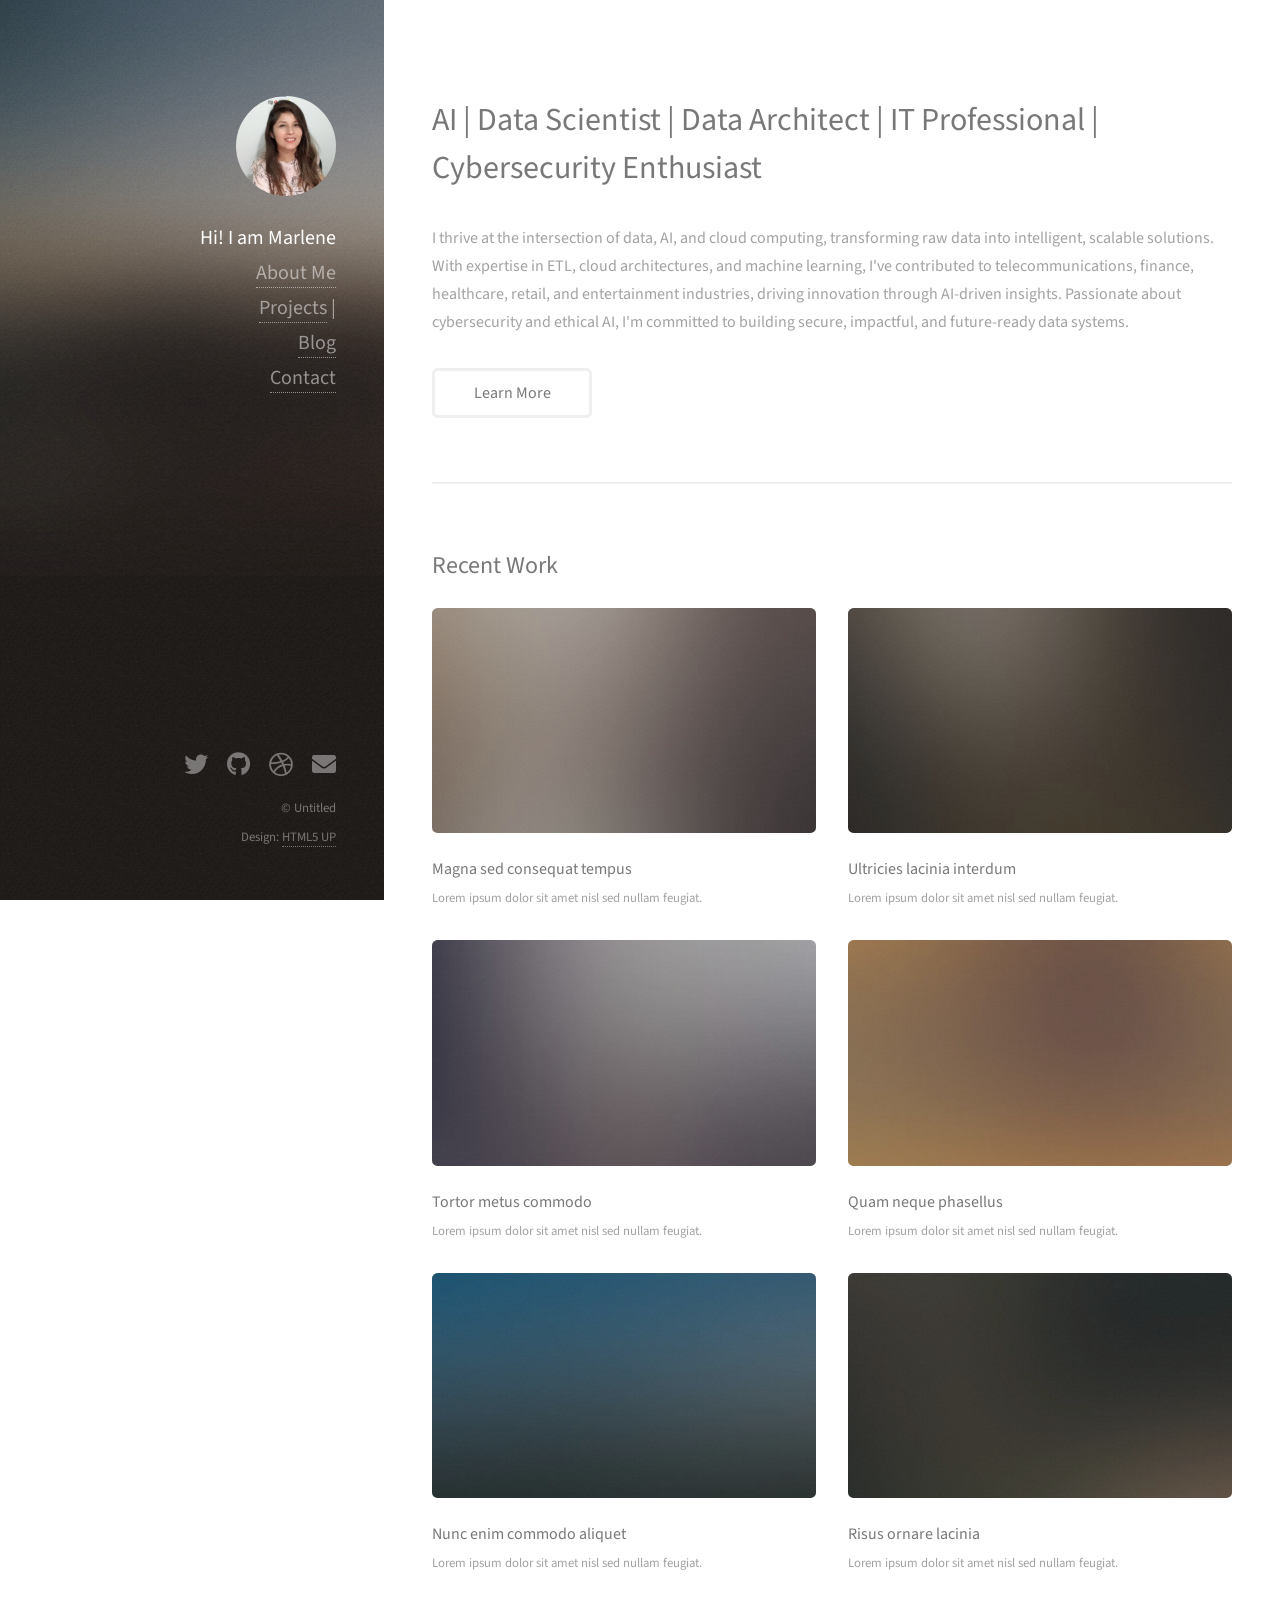
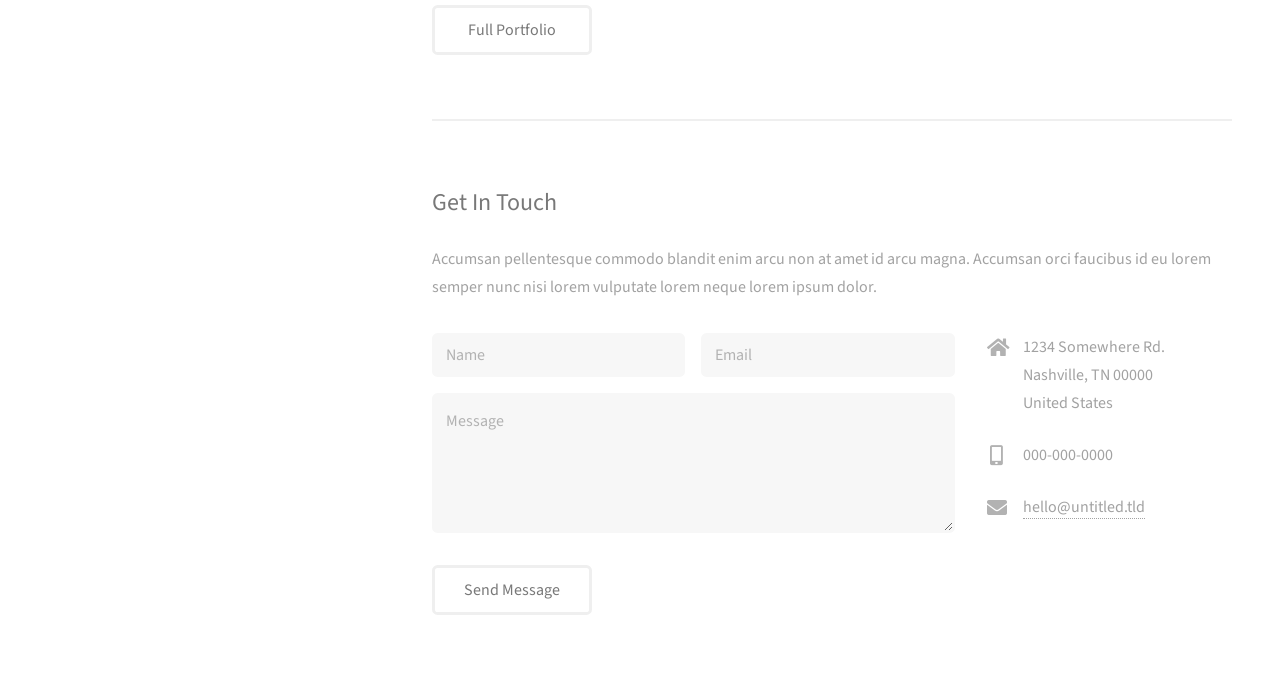
==== index.html @ 2adf36f6 "Update index.html" ====
<!DOCTYPE HTML>
<!--
	Strata by HTML5 UP
	html5up.net | @ajlkn
	Free for personal and commercial use under the CCA 3.0 license (html5up.net/license)
-->
<html>
	<head>
		<title>Marlene's Portfolio</title>
		<meta charset="utf-8" />
		<meta name="viewport" content="width=device-width, initial-scale=1, user-scalable=no" />
		<link rel="stylesheet" href="assets/css/main.css" />
	</head>
	<body class="is-preload">

		<!-- Header -->
			<header id="header">
				<div class="inner">
					<a href="#" class="image avatar"><img src="./images/marlen.jpg" alt="" /></a>
					<h1><strong>Hi! I am Marlene</strong> <br />
					<div><a href="#about">About Me</a> <br /></div>
					<div><a href="#projects">Projects</a> | <br /></div>
					<div><a href="#blog">Blog</a><br /></div>
					<div><a href="#contact">Contact</a> <br /></div>
					</h1>
				</div>
			</header>

		<!-- Main -->
			<div id="main">

				<!-- One -->
					<section id="one">
						<header class="major">
							<h2>AI | Data Scientist | Data Architect | IT Professional | Cybersecurity Enthusiast<br />
							</h2>
						</header>
						<p>I thrive at the intersection of data, AI, and cloud computing, transforming raw data into intelligent, scalable solutions. With expertise in ETL, cloud architectures, and machine learning, I've contributed to telecommunications, finance, healthcare, retail, and entertainment industries, driving innovation through AI-driven insights. Passionate about cybersecurity and ethical AI, I'm committed to building secure, impactful, and future-ready data systems.</p>
						<ul class="actions">
							<li><a href="#" class="button">Learn More</a></li>
						</ul>
					</section>

				<!-- Two -->
					<section id="two">
						<h2>Recent Work</h2>
						<div class="row">
							<article class="col-6 col-12-xsmall work-item">
								<a href="images/fulls/01.jpg" class="image fit thumb"><img src="images/thumbs/01.jpg" alt="" /></a>
								<h3>Magna sed consequat tempus</h3>
								<p>Lorem ipsum dolor sit amet nisl sed nullam feugiat.</p>
							</article>
							<article class="col-6 col-12-xsmall work-item">
								<a href="images/fulls/02.jpg" class="image fit thumb"><img src="images/thumbs/02.jpg" alt="" /></a>
								<h3>Ultricies lacinia interdum</h3>
								<p>Lorem ipsum dolor sit amet nisl sed nullam feugiat.</p>
							</article>
							<article class="col-6 col-12-xsmall work-item">
								<a href="images/fulls/03.jpg" class="image fit thumb"><img src="images/thumbs/03.jpg" alt="" /></a>
								<h3>Tortor metus commodo</h3>
								<p>Lorem ipsum dolor sit amet nisl sed nullam feugiat.</p>
							</article>
							<article class="col-6 col-12-xsmall work-item">
								<a href="images/fulls/04.jpg" class="image fit thumb"><img src="images/thumbs/04.jpg" alt="" /></a>
								<h3>Quam neque phasellus</h3>
								<p>Lorem ipsum dolor sit amet nisl sed nullam feugiat.</p>
							</article>
							<article class="col-6 col-12-xsmall work-item">
								<a href="images/fulls/05.jpg" class="image fit thumb"><img src="images/thumbs/05.jpg" alt="" /></a>
								<h3>Nunc enim commodo aliquet</h3>
								<p>Lorem ipsum dolor sit amet nisl sed nullam feugiat.</p>
							</article>
							<article class="col-6 col-12-xsmall work-item">
								<a href="images/fulls/06.jpg" class="image fit thumb"><img src="images/thumbs/06.jpg" alt="" /></a>
								<h3>Risus ornare lacinia</h3>
								<p>Lorem ipsum dolor sit amet nisl sed nullam feugiat.</p>
							</article>
						</div>
						<ul class="actions">
							<li><a href="#" class="button">Full Portfolio</a></li>
						</ul>
					</section>

				<!-- Three -->
					<section id="three">
						<h2>Get In Touch</h2>
						<p>Accumsan pellentesque commodo blandit enim arcu non at amet id arcu magna. Accumsan orci faucibus id eu lorem semper nunc nisi lorem vulputate lorem neque lorem ipsum dolor.</p>
						<div class="row">
							<div class="col-8 col-12-small">
								<form method="post" action="#">
									<div class="row gtr-uniform gtr-50">
										<div class="col-6 col-12-xsmall"><input type="text" name="name" id="name" placeholder="Name" /></div>
										<div class="col-6 col-12-xsmall"><input type="email" name="email" id="email" placeholder="Email" /></div>
										<div class="col-12"><textarea name="message" id="message" placeholder="Message" rows="4"></textarea></div>
									</div>
								</form>
								<ul class="actions">
									<li><input type="submit" value="Send Message" /></li>
								</ul>
							</div>
							<div class="col-4 col-12-small">
								<ul class="labeled-icons">
									<li>
										<h3 class="icon solid fa-home"><span class="label">Address</span></h3>
										1234 Somewhere Rd.<br />
										Nashville, TN 00000<br />
										United States
									</li>
									<li>
										<h3 class="icon solid fa-mobile-alt"><span class="label">Phone</span></h3>
										000-000-0000
									</li>
									<li>
										<h3 class="icon solid fa-envelope"><span class="label">Email</span></h3>
										<a href="#">hello@untitled.tld</a>
									</li>
								</ul>
							</div>
						</div>
					</section>

				<!-- Four -->
				<!--
					<section id="four">
						<h2>Elements</h2>

						<section>
							<h4>Text</h4>
							<p>This is <b>bold</b> and this is <strong>strong</strong>. This is <i>italic</i> and this is <em>emphasized</em>.
							This is <sup>superscript</sup> text and this is <sub>subscript</sub> text.
							This is <u>underlined</u> and this is code: <code>for (;;) { ... }</code>. Finally, <a href="#">this is a link</a>.</p>
							<hr />
							<header>
								<h4>Heading with a Subtitle</h4>
								<p>Lorem ipsum dolor sit amet nullam id egestas urna aliquam</p>
							</header>
							<p>Nunc lacinia ante nunc ac lobortis. Interdum adipiscing gravida odio porttitor sem non mi integer non faucibus ornare mi ut ante amet placerat aliquet. Volutpat eu sed ante lacinia sapien lorem accumsan varius montes viverra nibh in adipiscing blandit tempus accumsan.</p>
							<header>
								<h5>Heading with a Subtitle</h5>
								<p>Lorem ipsum dolor sit amet nullam id egestas urna aliquam</p>
							</header>
							<p>Nunc lacinia ante nunc ac lobortis. Interdum adipiscing gravida odio porttitor sem non mi integer non faucibus ornare mi ut ante amet placerat aliquet. Volutpat eu sed ante lacinia sapien lorem accumsan varius montes viverra nibh in adipiscing blandit tempus accumsan.</p>
							<hr />
							<h2>Heading Level 2</h2>
							<h3>Heading Level 3</h3>
							<h4>Heading Level 4</h4>
							<h5>Heading Level 5</h5>
							<h6>Heading Level 6</h6>
							<hr />
							<h5>Blockquote</h5>
							<blockquote>Fringilla nisl. Donec accumsan interdum nisi, quis tincidunt felis sagittis eget tempus euismod. Vestibulum ante ipsum primis in faucibus vestibulum. Blandit adipiscing eu felis iaculis volutpat ac adipiscing accumsan faucibus. Vestibulum ante ipsum primis in faucibus lorem ipsum dolor sit amet nullam adipiscing eu felis.</blockquote>
							<h5>Preformatted</h5>
							<pre><code>i = 0;

while (!deck.isInOrder()) {
print 'Iteration ' + i;
deck.shuffle();
i++;
}

print 'It took ' + i + ' iterations to sort the deck.';</code></pre>
						</section>

						<section>
							<h4>Lists</h4>
							<div class="row">
								<div class="col-6 col-12-xsmall">
									<h5>Unordered</h5>
									<ul>
										<li>Dolor pulvinar etiam magna etiam.</li>
										<li>Sagittis adipiscing lorem eleifend.</li>
										<li>Felis enim feugiat dolore viverra.</li>
									</ul>
									<h5>Alternate</h5>
									<ul class="alt">
										<li>Dolor pulvinar etiam magna etiam.</li>
										<li>Sagittis adipiscing lorem eleifend.</li>
										<li>Felis enim feugiat dolore viverra.</li>
									</ul>
								</div>
								<div class="col-6 col-12-xsmall">
									<h5>Ordered</h5>
									<ol>
										<li>Dolor pulvinar etiam magna etiam.</li>
										<li>Etiam vel felis at lorem sed viverra.</li>
										<li>Felis enim feugiat dolore viverra.</li>
										<li>Dolor pulvinar etiam magna etiam.</li>
										<li>Etiam vel felis at lorem sed viverra.</li>
										<li>Felis enim feugiat dolore viverra.</li>
									</ol>
									<h5>Icons</h5>
									<ul class="icons">
										<li><a href="#" class="icon brands fa-twitter"><span class="label">Twitter</span></a></li>
										<li><a href="#" class="icon brands fa-facebook-f"><span class="label">Facebook</span></a></li>
										<li><a href="#" class="icon brands fa-instagram"><span class="label">Instagram</span></a></li>
										<li><a href="#" class="icon brands fa-github"><span class="label">Github</span></a></li>
										<li><a href="#" class="icon brands fa-dribbble"><span class="label">Dribbble</span></a></li>
										<li><a href="#" class="icon brands fa-tumblr"><span class="label">Tumblr</span></a></li>
									</ul>
								</div>
							</div>
							<h5>Actions</h5>
							<ul class="actions">
								<li><a href="#" class="button primary">Default</a></li>
								<li><a href="#" class="button">Default</a></li>
							</ul>
							<ul class="actions small">
								<li><a href="#" class="button primary small">Small</a></li>
								<li><a href="#" class="button small">Small</a></li>
							</ul>
							<div class="row">
								<div class="col-6 col-12-small">
									<ul class="actions stacked">
										<li><a href="#" class="button primary">Default</a></li>
										<li><a href="#" class="button">Default</a></li>
									</ul>
								</div>
								<div class="col-6 col-12-small">
									<ul class="actions stacked">
										<li><a href="#" class="button primary small">Small</a></li>
										<li><a href="#" class="button small">Small</a></li>
									</ul>
								</div>
								<div class="col-6 col-12-small">
									<ul class="actions stacked">
										<li><a href="#" class="button primary fit">Default</a></li>
										<li><a href="#" class="button fit">Default</a></li>
									</ul>
								</div>
								<div class="col-6 col-12-small">
									<ul class="actions stacked">
										<li><a href="#" class="button primary small fit">Small</a></li>
										<li><a href="#" class="button small fit">Small</a></li>
									</ul>
								</div>
							</div>
						</section>

						<section>
							<h4>Table</h4>
							<h5>Default</h5>
							<div class="table-wrapper">
								<table>
									<thead>
										<tr>
											<th>Name</th>
											<th>Description</th>
											<th>Price</th>
										</tr>
									</thead>
									<tbody>
										<tr>
											<td>Item One</td>
											<td>Ante turpis integer aliquet porttitor.</td>
											<td>29.99</td>
										</tr>
										<tr>
											<td>Item Two</td>
											<td>Vis ac commodo adipiscing arcu aliquet.</td>
											<td>19.99</td>
										</tr>
										<tr>
											<td>Item Three</td>
											<td> Morbi faucibus arcu accumsan lorem.</td>
											<td>29.99</td>
										</tr>
										<tr>
											<td>Item Four</td>
											<td>Vitae integer tempus condimentum.</td>
											<td>19.99</td>
										</tr>
										<tr>
											<td>Item Five</td>
											<td>Ante turpis integer aliquet porttitor.</td>
											<td>29.99</td>
										</tr>
									</tbody>
									<tfoot>
										<tr>
											<td colspan="2"></td>
											<td>100.00</td>
										</tr>
									</tfoot>
								</table>
							</div>

							<h5>Alternate</h5>
							<div class="table-wrapper">
								<table class="alt">
									<thead>
										<tr>
											<th>Name</th>
											<th>Description</th>
											<th>Price</th>
										</tr>
									</thead>
									<tbody>
										<tr>
											<td>Item One</td>
											<td>Ante turpis integer aliquet porttitor.</td>
											<td>29.99</td>
										</tr>
										<tr>
											<td>Item Two</td>
											<td>Vis ac commodo adipiscing arcu aliquet.</td>
											<td>19.99</td>
										</tr>
										<tr>
											<td>Item Three</td>
											<td> Morbi faucibus arcu accumsan lorem.</td>
											<td>29.99</td>
										</tr>
										<tr>
											<td>Item Four</td>
											<td>Vitae integer tempus condimentum.</td>
											<td>19.99</td>
										</tr>
										<tr>
											<td>Item Five</td>
											<td>Ante turpis integer aliquet porttitor.</td>
											<td>29.99</td>
										</tr>
									</tbody>
									<tfoot>
										<tr>
											<td colspan="2"></td>
											<td>100.00</td>
										</tr>
									</tfoot>
								</table>
							</div>
						</section>

						<section>
							<h4>Buttons</h4>
							<ul class="actions">
								<li><a href="#" class="button primary">Primary</a></li>
								<li><a href="#" class="button">Default</a></li>
							</ul>
							<ul class="actions">
								<li><a href="#" class="button large">Large</a></li>
								<li><a href="#" class="button">Default</a></li>
								<li><a href="#" class="button small">Small</a></li>
							</ul>
							<ul class="actions fit">
								<li><a href="#" class="button primary fit">Fit</a></li>
								<li><a href="#" class="button fit">Fit</a></li>
							</ul>
							<ul class="actions fit small">
								<li><a href="#" class="button primary fit small">Fit + Small</a></li>
								<li><a href="#" class="button fit small">Fit + Small</a></li>
							</ul>
							<ul class="actions">
								<li><a href="#" class="button primary icon solid fa-download">Icon</a></li>
								<li><a href="#" class="button icon solid fa-download">Icon</a></li>
							</ul>
							<ul class="actions">
								<li><span class="button primary disabled">Primary</span></li>
								<li><span class="button disabled">Default</span></li>
							</ul>
						</section>

						<section>
							<h4>Form</h4>
							<form method="post" action="#">
								<div class="row gtr-uniform gtr-50">
									<div class="col-6 col-12-xsmall">
										<input type="text" name="demo-name" id="demo-name" value="" placeholder="Name" />
									</div>
									<div class="col-6 col-12-xsmall">
										<input type="email" name="demo-email" id="demo-email" value="" placeholder="Email" />
									</div>
									<div class="col-12">
										<select name="demo-category" id="demo-category">
											<option value="">- Category -</option>
											<option value="1">Manufacturing</option>
											<option value="1">Shipping</option>
											<option value="1">Administration</option>
											<option value="1">Human Resources</option>
										</select>
									</div>
									<div class="col-4 col-12-small">
										<input type="radio" id="demo-priority-low" name="demo-priority" checked>
										<label for="demo-priority-low">Low Priority</label>
									</div>
									<div class="col-4 col-12-small">
										<input type="radio" id="demo-priority-normal" name="demo-priority">
										<label for="demo-priority-normal">Normal Priority</label>
									</div>
									<div class="col-4 col-12-small">
										<input type="radio" id="demo-priority-high" name="demo-priority">
										<label for="demo-priority-high">High Priority</label>
									</div>
									<div class="col-6 col-12-small">
										<input type="checkbox" id="demo-copy" name="demo-copy">
										<label for="demo-copy">Email me a copy of this message</label>
									</div>
									<div class="col-6 col-12-small">
										<input type="checkbox" id="demo-human" name="demo-human" checked>
										<label for="demo-human">I am a human and not a robot</label>
									</div>
									<div class="col-12">
										<textarea name="demo-message" id="demo-message" placeholder="Enter your message" rows="6"></textarea>
									</div>
									<div class="col-12">
										<ul class="actions">
											<li><input type="submit" value="Send Message" class="primary" /></li>
											<li><input type="reset" value="Reset" /></li>
										</ul>
									</div>
								</div>
							</form>
						</section>

						<section>
							<h4>Image</h4>
							<h5>Fit</h5>
							<div class="box alt">
								<div class="row gtr-50 gtr-uniform">
									<div class="col-12"><span class="image fit"><img src="images/fulls/05.jpg" alt="" /></span></div>
									<div class="col-4"><span class="image fit"><img src="images/thumbs/01.jpg" alt="" /></span></div>
									<div class="col-4"><span class="image fit"><img src="images/thumbs/02.jpg" alt="" /></span></div>
									<div class="col-4"><span class="image fit"><img src="images/thumbs/03.jpg" alt="" /></span></div>
									<div class="col-4"><span class="image fit"><img src="images/thumbs/04.jpg" alt="" /></span></div>
									<div class="col-4"><span class="image fit"><img src="images/thumbs/05.jpg" alt="" /></span></div>
									<div class="col-4"><span class="image fit"><img src="images/thumbs/06.jpg" alt="" /></span></div>
									<div class="col-4"><span class="image fit"><img src="images/thumbs/03.jpg" alt="" /></span></div>
									<div class="col-4"><span class="image fit"><img src="images/thumbs/02.jpg" alt="" /></span></div>
									<div class="col-4"><span class="image fit"><img src="images/thumbs/01.jpg" alt="" /></span></div>
								</div>
							</div>
							<h5>Left &amp; Right</h5>
							<p><span class="image left"><img src="images/avatar.jpg" alt="" /></span>Fringilla nisl. Donec accumsan interdum nisi, quis tincidunt felis sagittis eget. tempus euismod. Vestibulum ante ipsum primis in faucibus vestibulum. Blandit adipiscing eu felis iaculis volutpat ac adipiscing accumsan eu faucibus. Integer ac pellentesque praesent tincidunt felis sagittis eget. tempus euismod. Vestibulum ante ipsum primis in faucibus vestibulum. Blandit adipiscing eu felis iaculis volutpat ac adipiscing accumsan eu faucibus. Integer ac pellentesque praesent. Donec accumsan interdum nisi, quis tincidunt felis sagittis eget. tempus euismod. Vestibulum ante ipsum primis in faucibus vestibulum. Blandit adipiscing eu felis iaculis volutpat ac adipiscing accumsan eu faucibus. Integer ac pellentesque praesent tincidunt felis sagittis eget. tempus euismod. Vestibulum ante ipsum primis in faucibus vestibulum. Blandit adipiscing eu felis iaculis volutpat ac adipiscing accumsan eu faucibus. Integer ac pellentesque praesent.</p>
							<p><span class="image right"><img src="images/avatar.jpg" alt="" /></span>Fringilla nisl. Donec accumsan interdum nisi, quis tincidunt felis sagittis eget. tempus euismod. Vestibulum ante ipsum primis in faucibus vestibulum. Blandit adipiscing eu felis iaculis volutpat ac adipiscing accumsan eu faucibus. Integer ac pellentesque praesent tincidunt felis sagittis eget. tempus euismod. Vestibulum ante ipsum primis in faucibus vestibulum. Blandit adipiscing eu felis iaculis volutpat ac adipiscing accumsan eu faucibus. Integer ac pellentesque praesent. Donec accumsan interdum nisi, quis tincidunt felis sagittis eget. tempus euismod. Vestibulum ante ipsum primis in faucibus vestibulum. Blandit adipiscing eu felis iaculis volutpat ac adipiscing accumsan eu faucibus. Integer ac pellentesque praesent tincidunt felis sagittis eget. tempus euismod. Vestibulum ante ipsum primis in faucibus vestibulum. Blandit adipiscing eu felis iaculis volutpat ac adipiscing accumsan eu faucibus. Integer ac pellentesque praesent.</p>
						</section>

					</section>
				-->

			</div>

		<!-- Footer -->
			<footer id="footer">
				<div class="inner">
					<ul class="icons">
						<li><a href="#" class="icon brands fa-twitter"><span class="label">Twitter</span></a></li>
						<li><a href="#" class="icon brands fa-github"><span class="label">Github</span></a></li>
						<li><a href="#" class="icon brands fa-dribbble"><span class="label">Dribbble</span></a></li>
						<li><a href="#" class="icon solid fa-envelope"><span class="label">Email</span></a></li>
					</ul>
					<ul class="copyright">
						<li>&copy; Untitled</li><li>Design: <a href="http://html5up.net">HTML5 UP</a></li>
					</ul>
				</div>
			</footer>

		<!-- Scripts -->
			<script src="assets/js/jquery.min.js"></script>
			<script src="assets/js/jquery.poptrox.min.js"></script>
			<script src="assets/js/browser.min.js"></script>
			<script src="assets/js/breakpoints.min.js"></script>
			<script src="assets/js/util.js"></script>
			<script src="assets/js/main.js"></script>

	</body>
</html>
---- assets/css/main.css ----
@import url("fontawesome-all.min.css");
@import url("https://fonts.googleapis.com/css?family=Source+Sans+Pro:400,400italic");

/*
	Strata by HTML5 UP
	html5up.net | @ajlkn
	Free for personal and commercial use under the CCA 3.0 license (html5up.net/license)
*/

html, body, div, span, applet, object,
iframe, h1, h2, h3, h4, h5, h6, p, blockquote,
pre, a, abbr, acronym, address, big, cite,
code, del, dfn, em, img, ins, kbd, q, s, samp,
small, strike, strong, sub, sup, tt, var, b,
u, i, center, dl, dt, dd, ol, ul, li, fieldset,
form, label, legend, table, caption, tbody,
tfoot, thead, tr, th, td, article, aside,
canvas, details, embed, figure, figcaption,
footer, header, hgroup, menu, nav, output, ruby,
section, summary, time, mark, audio, video {
	margin: 0;
	padding: 0;
	border: 0;
	font-size: 100%;
	font: inherit;
	vertical-align: baseline;}

article, aside, details, figcaption, figure,
footer, header, hgroup, menu, nav, section {
	display: block;}

body {
	line-height: 1;
}

ol, ul {
	list-style: none;
}

blockquote, q {
	quotes: none;
}

	blockquote:before, blockquote:after, q:before, q:after {
		content: '';
		content: none;
	}

table {
	border-collapse: collapse;
	border-spacing: 0;
}

body {
	-webkit-text-size-adjust: none;
}

mark {
	background-color: transparent;
	color: inherit;
}

input::-moz-focus-inner {
	border: 0;
	padding: 0;
}

input, select, textarea {
	-moz-appearance: none;
	-webkit-appearance: none;
	-ms-appearance: none;
	appearance: none;
}

/* Basic */

	html {
		box-sizing: border-box;
	}

	*, *:before, *:after {
		box-sizing: inherit;
	}

	body {
		background: #fff;
	}

		body.is-preload *, body.is-preload *:before, body.is-preload *:after {
			-moz-animation: none !important;
			-webkit-animation: none !important;
			-ms-animation: none !important;
			animation: none !important;
			-moz-transition: none !important;
			-webkit-transition: none !important;
			-ms-transition: none !important;
			transition: none !important;
		}

	body, input, select, textarea {
		color: #a2a2a2;
		font-family: "Source Sans Pro", Helvetica, sans-serif;
		font-size: 16pt;
		font-weight: 400;
		line-height: 1.75em;
	}

	a {
		-moz-transition: color 0.2s ease-in-out, border-color 0.2s ease-in-out;
		-webkit-transition: color 0.2s ease-in-out, border-color 0.2s ease-in-out;
		-ms-transition: color 0.2s ease-in-out, border-color 0.2s ease-in-out;
		transition: color 0.2s ease-in-out, border-color 0.2s ease-in-out;
		border-bottom: dotted 1px;
		color: #49bf9d;
		text-decoration: none;
	}

		a:hover {
			border-bottom-color: transparent;
			color: #49bf9d !important;
			text-decoration: none;
		}

	strong, b {
		color: #787878;
		font-weight: 400;
	}

	em, i {
		font-style: italic;
	}

	p {
		margin: 0 0 2em 0;
	}

	h1, h2, h3, h4, h5, h6 {
		color: #787878;
		font-weight: 400;
		line-height: 1em;
		margin: 0 0 1em 0;
	}

		h1 a, h2 a, h3 a, h4 a, h5 a, h6 a {
			color: inherit;
			text-decoration: none;
		}

	h1 {
		font-size: 2em;
		line-height: 1.5em;
	}

	h2 {
		font-size: 1.5em;
		line-height: 1.5em;
	}

	h3 {
		font-size: 1.25em;
		line-height: 1.5em;
	}

	h4 {
		font-size: 1.1em;
		line-height: 1.5em;
	}

	h5 {
		font-size: 0.9em;
		line-height: 1.5em;
	}

	h6 {
		font-size: 0.7em;
		line-height: 1.5em;
	}

	sub {
		font-size: 0.8em;
		position: relative;
		top: 0.5em;
	}

	sup {
		font-size: 0.8em;
		position: relative;
		top: -0.5em;
	}

	hr {
		border: 0;
		border-bottom: solid 2px #efefef;
		margin: 2em 0;
	}

		hr.major {
			margin: 3em 0;
		}

	blockquote {
		border-left: solid 6px #efefef;
		font-style: italic;
		margin: 0 0 2em 0;
		padding: 0.5em 0 0.5em 1.5em;
	}

	code {
		background: #f7f7f7;
		border-radius: 0.35em;
		border: solid 2px #efefef;
		font-family: "Courier New", monospace;
		font-size: 0.9em;
		margin: 0 0.25em;
		padding: 0.25em 0.65em;
	}

	pre {
		-webkit-overflow-scrolling: touch;
		font-family: "Courier New", monospace;
		font-size: 0.9em;
		margin: 0 0 2em 0;
	}

		pre code {
			display: block;
			line-height: 1.75em;
			padding: 1em 1.5em;
			overflow-x: auto;
		}

	.align-left {
		text-align: left;
	}

	.align-center {
		text-align: center;
	}

	.align-right {
		text-align: right;
	}

/* Container */

	.container {
		margin: 0 auto;
		max-width: calc(100% - 4em);
		width: 100%;
	}

		.container.xsmall {
			width: 25%;
		}

		.container.small {
			width: 50%;
		}

		.container.medium {
			width: 75%;
		}

		.container.large {
			width: 125%;
		}

		.container.xlarge {
			width: 150%;
		}

		.container.max {
			width: 100%;
		}

		@media screen and (max-width: 980px) {

			.container {
				width: 100% !important;
				max-width: 100% !important;
			}

		}

		@media screen and (max-width: 480px) {

			.container {
				max-width: calc(100% - 3em);
			}

		}

/* Row */

	.row {
		display: flex;
		flex-wrap: wrap;
		box-sizing: border-box;
		align-items: stretch;
	}

		.row > * {
			box-sizing: border-box;
		}

		.row.gtr-uniform > * > :last-child {
			margin-bottom: 0;
		}

		.row.aln-left {
			justify-content: flex-start;
		}

		.row.aln-center {
			justify-content: center;
		}

		.row.aln-right {
			justify-content: flex-end;
		}

		.row.aln-top {
			align-items: flex-start;
		}

		.row.aln-middle {
			align-items: center;
		}

		.row.aln-bottom {
			align-items: flex-end;
		}

		.row > .imp {
			order: -1;
		}

		.row > .col-1 {
			width: 8.33333%;
		}

		.row > .off-1 {
			margin-left: 8.33333%;
		}

		.row > .col-2 {
			width: 16.66667%;
		}

		.row > .off-2 {
			margin-left: 16.66667%;
		}

		.row > .col-3 {
			width: 25%;
		}

		.row > .off-3 {
			margin-left: 25%;
		}

		.row > .col-4 {
			width: 33.33333%;
		}

		.row > .off-4 {
			margin-left: 33.33333%;
		}

		.row > .col-5 {
			width: 41.66667%;
		}

		.row > .off-5 {
			margin-left: 41.66667%;
		}

		.row > .col-6 {
			width: 50%;
		}

		.row > .off-6 {
			margin-left: 50%;
		}

		.row > .col-7 {
			width: 58.33333%;
		}

		.row > .off-7 {
			margin-left: 58.33333%;
		}

		.row > .col-8 {
			width: 66.66667%;
		}

		.row > .off-8 {
			margin-left: 66.66667%;
		}

		.row > .col-9 {
			width: 75%;
		}

		.row > .off-9 {
			margin-left: 75%;
		}

		.row > .col-10 {
			width: 83.33333%;
		}

		.row > .off-10 {
			margin-left: 83.33333%;
		}

		.row > .col-11 {
			width: 91.66667%;
		}

		.row > .off-11 {
			margin-left: 91.66667%;
		}

		.row > .col-12 {
			width: 100%;
		}

		.row > .off-12 {
			margin-left: 100%;
		}

		.row.gtr-0 {
			margin-top: 0;
			margin-left: 0em;
		}

			.row.gtr-0 > * {
				padding: 0 0 0 0em;
			}

			.row.gtr-0.gtr-uniform {
				margin-top: 0em;
			}

				.row.gtr-0.gtr-uniform > * {
					padding-top: 0em;
				}

		.row.gtr-25 {
			margin-top: 0;
			margin-left: -0.625em;
		}

			.row.gtr-25 > * {
				padding: 0 0 0 0.625em;
			}

			.row.gtr-25.gtr-uniform {
				margin-top: -0.625em;
			}

				.row.gtr-25.gtr-uniform > * {
					padding-top: 0.625em;
				}

		.row.gtr-50 {
			margin-top: 0;
			margin-left: -1.25em;
		}

			.row.gtr-50 > * {
				padding: 0 0 0 1.25em;
			}

			.row.gtr-50.gtr-uniform {
				margin-top: -1.25em;
			}

				.row.gtr-50.gtr-uniform > * {
					padding-top: 1.25em;
				}

		.row {
			margin-top: 0;
			margin-left: -2.5em;
		}

			.row > * {
				padding: 0 0 0 2.5em;
			}

			.row.gtr-uniform {
				margin-top: -2.5em;
			}

				.row.gtr-uniform > * {
					padding-top: 2.5em;
				}

		.row.gtr-150 {
			margin-top: 0;
			margin-left: -3.75em;
		}

			.row.gtr-150 > * {
				padding: 0 0 0 3.75em;
			}

			.row.gtr-150.gtr-uniform {
				margin-top: -3.75em;
			}

				.row.gtr-150.gtr-uniform > * {
					padding-top: 3.75em;
				}

		.row.gtr-200 {
			margin-top: 0;
			margin-left: -5em;
		}

			.row.gtr-200 > * {
				padding: 0 0 0 5em;
			}

			.row.gtr-200.gtr-uniform {
				margin-top: -5em;
			}

				.row.gtr-200.gtr-uniform > * {
					padding-top: 5em;
				}

		@media screen and (max-width: 1800px) {

			.row {
				display: flex;
				flex-wrap: wrap;
				box-sizing: border-box;
				align-items: stretch;
			}

				.row > * {
					box-sizing: border-box;
				}

				.row.gtr-uniform > * > :last-child {
					margin-bottom: 0;
				}

				.row.aln-left {
					justify-content: flex-start;
				}

				.row.aln-center {
					justify-content: center;
				}

				.row.aln-right {
					justify-content: flex-end;
				}

				.row.aln-top {
					align-items: flex-start;
				}

				.row.aln-middle {
					align-items: center;
				}

				.row.aln-bottom {
					align-items: flex-end;
				}

				.row > .imp-xlarge {
					order: -1;
				}

				.row > .col-1-xlarge {
					width: 8.33333%;
				}

				.row > .off-1-xlarge {
					margin-left: 8.33333%;
				}

				.row > .col-2-xlarge {
					width: 16.66667%;
				}

				.row > .off-2-xlarge {
					margin-left: 16.66667%;
				}

				.row > .col-3-xlarge {
					width: 25%;
				}

				.row > .off-3-xlarge {
					margin-left: 25%;
				}

				.row > .col-4-xlarge {
					width: 33.33333%;
				}

				.row > .off-4-xlarge {
					margin-left: 33.33333%;
				}

				.row > .col-5-xlarge {
					width: 41.66667%;
				}

				.row > .off-5-xlarge {
					margin-left: 41.66667%;
				}

				.row > .col-6-xlarge {
					width: 50%;
				}

				.row > .off-6-xlarge {
					margin-left: 50%;
				}

				.row > .col-7-xlarge {
					width: 58.33333%;
				}

				.row > .off-7-xlarge {
					margin-left: 58.33333%;
				}

				.row > .col-8-xlarge {
					width: 66.66667%;
				}

				.row > .off-8-xlarge {
					margin-left: 66.66667%;
				}

				.row > .col-9-xlarge {
					width: 75%;
				}

				.row > .off-9-xlarge {
					margin-left: 75%;
				}

				.row > .col-10-xlarge {
					width: 83.33333%;
				}

				.row > .off-10-xlarge {
					margin-left: 83.33333%;
				}

				.row > .col-11-xlarge {
					width: 91.66667%;
				}

				.row > .off-11-xlarge {
					margin-left: 91.66667%;
				}

				.row > .col-12-xlarge {
					width: 100%;
				}

				.row > .off-12-xlarge {
					margin-left: 100%;
				}

				.row.gtr-0 {
					margin-top: 0;
					margin-left: 0em;
				}

					.row.gtr-0 > * {
						padding: 0 0 0 0em;
					}

					.row.gtr-0.gtr-uniform {
						margin-top: 0em;
					}

						.row.gtr-0.gtr-uniform > * {
							padding-top: 0em;
						}

				.row.gtr-25 {
					margin-top: 0;
					margin-left: -0.625em;
				}

					.row.gtr-25 > * {
						padding: 0 0 0 0.625em;
					}

					.row.gtr-25.gtr-uniform {
						margin-top: -0.625em;
					}

						.row.gtr-25.gtr-uniform > * {
							padding-top: 0.625em;
						}

				.row.gtr-50 {
					margin-top: 0;
					margin-left: -1.25em;
				}

					.row.gtr-50 > * {
						padding: 0 0 0 1.25em;
					}

					.row.gtr-50.gtr-uniform {
						margin-top: -1.25em;
					}

						.row.gtr-50.gtr-uniform > * {
							padding-top: 1.25em;
						}

				.row {
					margin-top: 0;
					margin-left: -2.5em;
				}

					.row > * {
						padding: 0 0 0 2.5em;
					}

					.row.gtr-uniform {
						margin-top: -2.5em;
					}

						.row.gtr-uniform > * {
							padding-top: 2.5em;
						}

				.row.gtr-150 {
					margin-top: 0;
					margin-left: -3.75em;
				}

					.row.gtr-150 > * {
						padding: 0 0 0 3.75em;
					}

					.row.gtr-150.gtr-uniform {
						margin-top: -3.75em;
					}

						.row.gtr-150.gtr-uniform > * {
							padding-top: 3.75em;
						}

				.row.gtr-200 {
					margin-top: 0;
					margin-left: -5em;
				}

					.row.gtr-200 > * {
						padding: 0 0 0 5em;
					}

					.row.gtr-200.gtr-uniform {
						margin-top: -5em;
					}

						.row.gtr-200.gtr-uniform > * {
							padding-top: 5em;
						}

		}

		@media screen and (max-width: 1280px) {

			.row {
				display: flex;
				flex-wrap: wrap;
				box-sizing: border-box;
				align-items: stretch;
			}

				.row > * {
					box-sizing: border-box;
				}

				.row.gtr-uniform > * > :last-child {
					margin-bottom: 0;
				}

				.row.aln-left {
					justify-content: flex-start;
				}

				.row.aln-center {
					justify-content: center;
				}

				.row.aln-right {
					justify-content: flex-end;
				}

				.row.aln-top {
					align-items: flex-start;
				}

				.row.aln-middle {
					align-items: center;
				}

				.row.aln-bottom {
					align-items: flex-end;
				}

				.row > .imp-large {
					order: -1;
				}

				.row > .col-1-large {
					width: 8.33333%;
				}

				.row > .off-1-large {
					margin-left: 8.33333%;
				}

				.row > .col-2-large {
					width: 16.66667%;
				}

				.row > .off-2-large {
					margin-left: 16.66667%;
				}

				.row > .col-3-large {
					width: 25%;
				}

				.row > .off-3-large {
					margin-left: 25%;
				}

				.row > .col-4-large {
					width: 33.33333%;
				}

				.row > .off-4-large {
					margin-left: 33.33333%;
				}

				.row > .col-5-large {
					width: 41.66667%;
				}

				.row > .off-5-large {
					margin-left: 41.66667%;
				}

				.row > .col-6-large {
					width: 50%;
				}

				.row > .off-6-large {
					margin-left: 50%;
				}

				.row > .col-7-large {
					width: 58.33333%;
				}

				.row > .off-7-large {
					margin-left: 58.33333%;
				}

				.row > .col-8-large {
					width: 66.66667%;
				}

				.row > .off-8-large {
					margin-left: 66.66667%;
				}

				.row > .col-9-large {
					width: 75%;
				}

				.row > .off-9-large {
					margin-left: 75%;
				}

				.row > .col-10-large {
					width: 83.33333%;
				}

				.row > .off-10-large {
					margin-left: 83.33333%;
				}

				.row > .col-11-large {
					width: 91.66667%;
				}

				.row > .off-11-large {
					margin-left: 91.66667%;
				}

				.row > .col-12-large {
					width: 100%;
				}

				.row > .off-12-large {
					margin-left: 100%;
				}

				.row.gtr-0 {
					margin-top: 0;
					margin-left: 0em;
				}

					.row.gtr-0 > * {
						padding: 0 0 0 0em;
					}

					.row.gtr-0.gtr-uniform {
						margin-top: 0em;
					}

						.row.gtr-0.gtr-uniform > * {
							padding-top: 0em;
						}

				.row.gtr-25 {
					margin-top: 0;
					margin-left: -0.5em;
				}

					.row.gtr-25 > * {
						padding: 0 0 0 0.5em;
					}

					.row.gtr-25.gtr-uniform {
						margin-top: -0.5em;
					}

						.row.gtr-25.gtr-uniform > * {
							padding-top: 0.5em;
						}

				.row.gtr-50 {
					margin-top: 0;
					margin-left: -1em;
				}

					.row.gtr-50 > * {
						padding: 0 0 0 1em;
					}

					.row.gtr-50.gtr-uniform {
						margin-top: -1em;
					}

						.row.gtr-50.gtr-uniform > * {
							padding-top: 1em;
						}

				.row {
					margin-top: 0;
					margin-left: -2em;
				}

					.row > * {
						padding: 0 0 0 2em;
					}

					.row.gtr-uniform {
						margin-top: -2em;
					}

						.row.gtr-uniform > * {
							padding-top: 2em;
						}

				.row.gtr-150 {
					margin-top: 0;
					margin-left: -3em;
				}

					.row.gtr-150 > * {
						padding: 0 0 0 3em;
					}

					.row.gtr-150.gtr-uniform {
						margin-top: -3em;
					}

						.row.gtr-150.gtr-uniform > * {
							padding-top: 3em;
						}

				.row.gtr-200 {
					margin-top: 0;
					margin-left: -4em;
				}

					.row.gtr-200 > * {
						padding: 0 0 0 4em;
					}

					.row.gtr-200.gtr-uniform {
						margin-top: -4em;
					}

						.row.gtr-200.gtr-uniform > * {
							padding-top: 4em;
						}

		}

		@media screen and (max-width: 980px) {

			.row {
				display: flex;
				flex-wrap: wrap;
				box-sizing: border-box;
				align-items: stretch;
			}

				.row > * {
					box-sizing: border-box;
				}

				.row.gtr-uniform > * > :last-child {
					margin-bottom: 0;
				}

				.row.aln-left {
					justify-content: flex-start;
				}

				.row.aln-center {
					justify-content: center;
				}

				.row.aln-right {
					justify-content: flex-end;
				}

				.row.aln-top {
					align-items: flex-start;
				}

				.row.aln-middle {
					align-items: center;
				}

				.row.aln-bottom {
					align-items: flex-end;
				}

				.row > .imp-medium {
					order: -1;
				}

				.row > .col-1-medium {
					width: 8.33333%;
				}

				.row > .off-1-medium {
					margin-left: 8.33333%;
				}

				.row > .col-2-medium {
					width: 16.66667%;
				}

				.row > .off-2-medium {
					margin-left: 16.66667%;
				}

				.row > .col-3-medium {
					width: 25%;
				}

				.row > .off-3-medium {
					margin-left: 25%;
				}

				.row > .col-4-medium {
					width: 33.33333%;
				}

				.row > .off-4-medium {
					margin-left: 33.33333%;
				}

				.row > .col-5-medium {
					width: 41.66667%;
				}

				.row > .off-5-medium {
					margin-left: 41.66667%;
				}

				.row > .col-6-medium {
					width: 50%;
				}

				.row > .off-6-medium {
					margin-left: 50%;
				}

				.row > .col-7-medium {
					width: 58.33333%;
				}

				.row > .off-7-medium {
					margin-left: 58.33333%;
				}

				.row > .col-8-medium {
					width: 66.66667%;
				}

				.row > .off-8-medium {
					margin-left: 66.66667%;
				}

				.row > .col-9-medium {
					width: 75%;
				}

				.row > .off-9-medium {
					margin-left: 75%;
				}

				.row > .col-10-medium {
					width: 83.33333%;
				}

				.row > .off-10-medium {
					margin-left: 83.33333%;
				}

				.row > .col-11-medium {
					width: 91.66667%;
				}

				.row > .off-11-medium {
					margin-left: 91.66667%;
				}

				.row > .col-12-medium {
					width: 100%;
				}

				.row > .off-12-medium {
					margin-left: 100%;
				}

				.row.gtr-0 {
					margin-top: 0;
					margin-left: 0em;
				}

					.row.gtr-0 > * {
						padding: 0 0 0 0em;
					}

					.row.gtr-0.gtr-uniform {
						margin-top: 0em;
					}

						.row.gtr-0.gtr-uniform > * {
							padding-top: 0em;
						}

				.row.gtr-25 {
					margin-top: 0;
					margin-left: -0.5em;
				}

					.row.gtr-25 > * {
						padding: 0 0 0 0.5em;
					}

					.row.gtr-25.gtr-uniform {
						margin-top: -0.5em;
					}

						.row.gtr-25.gtr-uniform > * {
							padding-top: 0.5em;
						}

				.row.gtr-50 {
					margin-top: 0;
					margin-left: -1em;
				}

					.row.gtr-50 > * {
						padding: 0 0 0 1em;
					}

					.row.gtr-50.gtr-uniform {
						margin-top: -1em;
					}

						.row.gtr-50.gtr-uniform > * {
							padding-top: 1em;
						}

				.row {
					margin-top: 0;
					margin-left: -2em;
				}

					.row > * {
						padding: 0 0 0 2em;
					}

					.row.gtr-uniform {
						margin-top: -2em;
					}

						.row.gtr-uniform > * {
							padding-top: 2em;
						}

				.row.gtr-150 {
					margin-top: 0;
					margin-left: -3em;
				}

					.row.gtr-150 > * {
						padding: 0 0 0 3em;
					}

					.row.gtr-150.gtr-uniform {
						margin-top: -3em;
					}

						.row.gtr-150.gtr-uniform > * {
							padding-top: 3em;
						}

				.row.gtr-200 {
					margin-top: 0;
					margin-left: -4em;
				}

					.row.gtr-200 > * {
						padding: 0 0 0 4em;
					}

					.row.gtr-200.gtr-uniform {
						margin-top: -4em;
					}

						.row.gtr-200.gtr-uniform > * {
							padding-top: 4em;
						}

		}

		@media screen and (max-width: 736px) {

			.row {
				display: flex;
				flex-wrap: wrap;
				box-sizing: border-box;
				align-items: stretch;
			}

				.row > * {
					box-sizing: border-box;
				}

				.row.gtr-uniform > * > :last-child {
					margin-bottom: 0;
				}

				.row.aln-left {
					justify-content: flex-start;
				}

				.row.aln-center {
					justify-content: center;
				}

				.row.aln-right {
					justify-content: flex-end;
				}

				.row.aln-top {
					align-items: flex-start;
				}

				.row.aln-middle {
					align-items: center;
				}

				.row.aln-bottom {
					align-items: flex-end;
				}

				.row > .imp-small {
					order: -1;
				}

				.row > .col-1-small {
					width: 8.33333%;
				}

				.row > .off-1-small {
					margin-left: 8.33333%;
				}

				.row > .col-2-small {
					width: 16.66667%;
				}

				.row > .off-2-small {
					margin-left: 16.66667%;
				}

				.row > .col-3-small {
					width: 25%;
				}

				.row > .off-3-small {
					margin-left: 25%;
				}

				.row > .col-4-small {
					width: 33.33333%;
				}

				.row > .off-4-small {
					margin-left: 33.33333%;
				}

				.row > .col-5-small {
					width: 41.66667%;
				}

				.row > .off-5-small {
					margin-left: 41.66667%;
				}

				.row > .col-6-small {
					width: 50%;
				}

				.row > .off-6-small {
					margin-left: 50%;
				}

				.row > .col-7-small {
					width: 58.33333%;
				}

				.row > .off-7-small {
					margin-left: 58.33333%;
				}

				.row > .col-8-small {
					width: 66.66667%;
				}

				.row > .off-8-small {
					margin-left: 66.66667%;
				}

				.row > .col-9-small {
					width: 75%;
				}

				.row > .off-9-small {
					margin-left: 75%;
				}

				.row > .col-10-small {
					width: 83.33333%;
				}

				.row > .off-10-small {
					margin-left: 83.33333%;
				}

				.row > .col-11-small {
					width: 91.66667%;
				}

				.row > .off-11-small {
					margin-left: 91.66667%;
				}

				.row > .col-12-small {
					width: 100%;
				}

				.row > .off-12-small {
					margin-left: 100%;
				}

				.row.gtr-0 {
					margin-top: 0;
					margin-left: 0em;
				}

					.row.gtr-0 > * {
						padding: 0 0 0 0em;
					}

					.row.gtr-0.gtr-uniform {
						margin-top: 0em;
					}

						.row.gtr-0.gtr-uniform > * {
							padding-top: 0em;
						}

				.row.gtr-25 {
					margin-top: 0;
					margin-left: -0.375em;
				}

					.row.gtr-25 > * {
						padding: 0 0 0 0.375em;
					}

					.row.gtr-25.gtr-uniform {
						margin-top: -0.375em;
					}

						.row.gtr-25.gtr-uniform > * {
							padding-top: 0.375em;
						}

				.row.gtr-50 {
					margin-top: 0;
					margin-left: -0.75em;
				}

					.row.gtr-50 > * {
						padding: 0 0 0 0.75em;
					}

					.row.gtr-50.gtr-uniform {
						margin-top: -0.75em;
					}

						.row.gtr-50.gtr-uniform > * {
							padding-top: 0.75em;
						}

				.row {
					margin-top: 0;
					margin-left: -1.5em;
				}

					.row > * {
						padding: 0 0 0 1.5em;
					}

					.row.gtr-uniform {
						margin-top: -1.5em;
					}

						.row.gtr-uniform > * {
							padding-top: 1.5em;
						}

				.row.gtr-150 {
					margin-top: 0;
					margin-left: -2.25em;
				}

					.row.gtr-150 > * {
						padding: 0 0 0 2.25em;
					}

					.row.gtr-150.gtr-uniform {
						margin-top: -2.25em;
					}

						.row.gtr-150.gtr-uniform > * {
							padding-top: 2.25em;
						}

				.row.gtr-200 {
					margin-top: 0;
					margin-left: -3em;
				}

					.row.gtr-200 > * {
						padding: 0 0 0 3em;
					}

					.row.gtr-200.gtr-uniform {
						margin-top: -3em;
					}

						.row.gtr-200.gtr-uniform > * {
							padding-top: 3em;
						}

		}

		@media screen and (max-width: 480px) {

			.row {
				display: flex;
				flex-wrap: wrap;
				box-sizing: border-box;
				align-items: stretch;
			}

				.row > * {
					box-sizing: border-box;
				}

				.row.gtr-uniform > * > :last-child {
					margin-bottom: 0;
				}

				.row.aln-left {
					justify-content: flex-start;
				}

				.row.aln-center {
					justify-content: center;
				}

				.row.aln-right {
					justify-content: flex-end;
				}

				.row.aln-top {
					align-items: flex-start;
				}

				.row.aln-middle {
					align-items: center;
				}

				.row.aln-bottom {
					align-items: flex-end;
				}

				.row > .imp-xsmall {
					order: -1;
				}

				.row > .col-1-xsmall {
					width: 8.33333%;
				}

				.row > .off-1-xsmall {
					margin-left: 8.33333%;
				}

				.row > .col-2-xsmall {
					width: 16.66667%;
				}

				.row > .off-2-xsmall {
					margin-left: 16.66667%;
				}

				.row > .col-3-xsmall {
					width: 25%;
				}

				.row > .off-3-xsmall {
					margin-left: 25%;
				}

				.row > .col-4-xsmall {
					width: 33.33333%;
				}

				.row > .off-4-xsmall {
					margin-left: 33.33333%;
				}

				.row > .col-5-xsmall {
					width: 41.66667%;
				}

				.row > .off-5-xsmall {
					margin-left: 41.66667%;
				}

				.row > .col-6-xsmall {
					width: 50%;
				}

				.row > .off-6-xsmall {
					margin-left: 50%;
				}

				.row > .col-7-xsmall {
					width: 58.33333%;
				}

				.row > .off-7-xsmall {
					margin-left: 58.33333%;
				}

				.row > .col-8-xsmall {
					width: 66.66667%;
				}

				.row > .off-8-xsmall {
					margin-left: 66.66667%;
				}

				.row > .col-9-xsmall {
					width: 75%;
				}

				.row > .off-9-xsmall {
					margin-left: 75%;
				}

				.row > .col-10-xsmall {
					width: 83.33333%;
				}

				.row > .off-10-xsmall {
					margin-left: 83.33333%;
				}

				.row > .col-11-xsmall {
					width: 91.66667%;
				}

				.row > .off-11-xsmall {
					margin-left: 91.66667%;
				}

				.row > .col-12-xsmall {
					width: 100%;
				}

				.row > .off-12-xsmall {
					margin-left: 100%;
				}

				.row.gtr-0 {
					margin-top: 0;
					margin-left: 0em;
				}

					.row.gtr-0 > * {
						padding: 0 0 0 0em;
					}

					.row.gtr-0.gtr-uniform {
						margin-top: 0em;
					}

						.row.gtr-0.gtr-uniform > * {
							padding-top: 0em;
						}

				.row.gtr-25 {
					margin-top: 0;
					margin-left: -0.375em;
				}

					.row.gtr-25 > * {
						padding: 0 0 0 0.375em;
					}

					.row.gtr-25.gtr-uniform {
						margin-top: -0.375em;
					}

						.row.gtr-25.gtr-uniform > * {
							padding-top: 0.375em;
						}

				.row.gtr-50 {
					margin-top: 0;
					margin-left: -0.75em;
				}

					.row.gtr-50 > * {
						padding: 0 0 0 0.75em;
					}

					.row.gtr-50.gtr-uniform {
						margin-top: -0.75em;
					}

						.row.gtr-50.gtr-uniform > * {
							padding-top: 0.75em;
						}

				.row {
					margin-top: 0;
					margin-left: -1.5em;
				}

					.row > * {
						padding: 0 0 0 1.5em;
					}

					.row.gtr-uniform {
						margin-top: -1.5em;
					}

						.row.gtr-uniform > * {
							padding-top: 1.5em;
						}

				.row.gtr-150 {
					margin-top: 0;
					margin-left: -2.25em;
				}

					.row.gtr-150 > * {
						padding: 0 0 0 2.25em;
					}

					.row.gtr-150.gtr-uniform {
						margin-top: -2.25em;
					}

						.row.gtr-150.gtr-uniform > * {
							padding-top: 2.25em;
						}

				.row.gtr-200 {
					margin-top: 0;
					margin-left: -3em;
				}

					.row.gtr-200 > * {
						padding: 0 0 0 3em;
					}

					.row.gtr-200.gtr-uniform {
						margin-top: -3em;
					}

						.row.gtr-200.gtr-uniform > * {
							padding-top: 3em;
						}

		}

/* Section/Article */

	section.special, article.special {
		text-align: center;
	}

	header p {
		color: #b2b2b2;
		position: relative;
		margin: 0 0 1.5em 0;
	}

	header h2 + p {
		font-size: 1.25em;
		margin-top: -1em;
		line-height: 1.5em;
	}

	header h3 + p {
		font-size: 1.1em;
		margin-top: -0.8em;
		line-height: 1.5em;
	}

	header h4 + p,
	header h5 + p,
	header h6 + p {
		font-size: 0.9em;
		margin-top: -0.6em;
		line-height: 1.5em;
	}

	header.major h2 {
		font-size: 2em;
	}

/* Form */

	form {
		margin: 0 0 2em 0;
	}

	label {
		color: #787878;
		display: block;
		font-size: 0.9em;
		font-weight: 400;
		margin: 0 0 1em 0;
	}

	input[type="text"],
	input[type="password"],
	input[type="email"],
	select,
	textarea {
		-moz-appearance: none;
		-webkit-appearance: none;
		-ms-appearance: none;
		appearance: none;
		background: #f7f7f7;
		border-radius: 0.35em;
		border: solid 2px transparent;
		color: inherit;
		display: block;
		outline: 0;
		padding: 0 0.75em;
		text-decoration: none;
		width: 100%;
	}

		input[type="text"]:invalid,
		input[type="password"]:invalid,
		input[type="email"]:invalid,
		select:invalid,
		textarea:invalid {
			box-shadow: none;
		}

		input[type="text"]:focus,
		input[type="password"]:focus,
		input[type="email"]:focus,
		select:focus,
		textarea:focus {
			border-color: #49bf9d;
		}

	select {
		background-image: url("data:image/svg+xml;charset=utf8,%3Csvg xmlns='http://www.w3.org/2000/svg' width='40' height='40' preserveAspectRatio='none' viewBox='0 0 40 40'%3E%3Cpath d='M9.4,12.3l10.4,10.4l10.4-10.4c0.2-0.2,0.5-0.4,0.9-0.4c0.3,0,0.6,0.1,0.9,0.4l3.3,3.3c0.2,0.2,0.4,0.5,0.4,0.9 c0,0.4-0.1,0.6-0.4,0.9L20.7,31.9c-0.2,0.2-0.5,0.4-0.9,0.4c-0.3,0-0.6-0.1-0.9-0.4L4.3,17.3c-0.2-0.2-0.4-0.5-0.4-0.9 c0-0.4,0.1-0.6,0.4-0.9l3.3-3.3c0.2-0.2,0.5-0.4,0.9-0.4S9.1,12.1,9.4,12.3z' fill='%23dfdfdf' /%3E%3C/svg%3E");
		background-size: 1.25rem;
		background-repeat: no-repeat;
		background-position: calc(100% - 1rem) center;
		height: 2.75em;
		padding-right: 2.75em;
		text-overflow: ellipsis;
	}

		select option {
			color: #787878;
			background: #fff;
		}

		select:focus::-ms-value {
			background-color: transparent;
		}

		select::-ms-expand {
			display: none;
		}

	input[type="text"],
	input[type="password"],
	input[type="email"],
	select {
		height: 2.75em;
	}

	textarea {
		padding: 0.75em;
	}

	input[type="checkbox"],
	input[type="radio"] {
		-moz-appearance: none;
		-webkit-appearance: none;
		-ms-appearance: none;
		appearance: none;
		display: block;
		float: left;
		margin-right: -2em;
		opacity: 0;
		width: 1em;
		z-index: -1;
	}

		input[type="checkbox"] + label,
		input[type="radio"] + label {
			text-decoration: none;
			color: #a2a2a2;
			cursor: pointer;
			display: inline-block;
			font-size: 1em;
			font-weight: 400;
			padding-left: 2.4em;
			padding-right: 0.75em;
			position: relative;
		}

			input[type="checkbox"] + label:before,
			input[type="radio"] + label:before {
				-moz-osx-font-smoothing: grayscale;
				-webkit-font-smoothing: antialiased;
				display: inline-block;
				font-style: normal;
				font-variant: normal;
				text-rendering: auto;
				line-height: 1;
				text-transform: none !important;
				font-family: 'Font Awesome 5 Free';
				font-weight: 900;
			}

			input[type="checkbox"] + label:before,
			input[type="radio"] + label:before {
				background: #f7f7f7;
				border-radius: 0.35em;
				border: solid 2px transparent;
				content: '';
				display: inline-block;
				font-size: 0.8em;
				height: 2.0625em;
				left: 0;
				line-height: 1.85625em;
				position: absolute;
				text-align: center;
				top: 0;
				width: 2.0625em;
			}

		input[type="checkbox"]:checked + label:before,
		input[type="radio"]:checked + label:before {
			background: #787878;
			border-color: #787878;
			color: #fff;
			content: '\f00c';
		}

		input[type="checkbox"]:focus + label:before,
		input[type="radio"]:focus + label:before {
			border-color: #49bf9d;
		}

	input[type="checkbox"] + label:before {
		border-radius: 0.35em;
	}

	input[type="radio"] + label:before {
		border-radius: 100%;
	}

	::-webkit-input-placeholder {
		color: #b2b2b2 !important;
		opacity: 1.0;
	}

	:-moz-placeholder {
		color: #b2b2b2 !important;
		opacity: 1.0;
	}

	::-moz-placeholder {
		color: #b2b2b2 !important;
		opacity: 1.0;
	}

	:-ms-input-placeholder {
		color: #b2b2b2 !important;
		opacity: 1.0;
	}

/* Box */

	.box {
		border-radius: 0.35em;
		border: solid 2px #efefef;
		margin-bottom: 2em;
		padding: 1.5em;
	}

		.box > :last-child,
		.box > :last-child > :last-child,
		.box > :last-child > :last-child > :last-child {
			margin-bottom: 0;
		}

		.box.alt {
			border: 0;
			border-radius: 0;
			padding: 0;
		}

/* Icon */

	.icon {
		text-decoration: none;
		border-bottom: none;
		position: relative;
	}

		.icon:before {
			-moz-osx-font-smoothing: grayscale;
			-webkit-font-smoothing: antialiased;
			display: inline-block;
			font-style: normal;
			font-variant: normal;
			text-rendering: auto;
			line-height: 1;
			text-transform: none !important;
			font-family: 'Font Awesome 5 Free';
			font-weight: 400;
		}

		.icon > .label {
			display: none;
		}

		.icon:before {
			line-height: inherit;
		}

		.icon.solid:before {
			font-weight: 900;
		}

		.icon.brands:before {
			font-family: 'Font Awesome 5 Brands';
		}

/* Image */

	.image {
		border-radius: 0.35em;
		border: 0;
		display: inline-block;
		position: relative;
	}

		.image:before {
			-moz-transition: opacity 0.2s ease-in-out;
			-webkit-transition: opacity 0.2s ease-in-out;
			-ms-transition: opacity 0.2s ease-in-out;
			transition: opacity 0.2s ease-in-out;
			background: url("images/overlay.png");
			border-radius: 0.35em;
			content: '';
			display: block;
			height: 100%;
			left: 0;
			opacity: 0.5;
			position: absolute;
			top: 0;
			width: 100%;
		}

		.image.thumb {
			text-align: center;
		}

			.image.thumb:after {
				-moz-transition: opacity 0.2s ease-in-out;
				-webkit-transition: opacity 0.2s ease-in-out;
				-ms-transition: opacity 0.2s ease-in-out;
				transition: opacity 0.2s ease-in-out;
				border-radius: 0.35em;
				border: solid 3px rgba(255, 255, 255, 0.5);
				color: #fff;
				content: 'View';
				display: inline-block;
				font-size: 0.8em;
				font-weight: 400;
				left: 50%;
				line-height: 2.25em;
				margin: -1.25em 0 0 -3em;
				opacity: 0;
				padding: 0 1.5em;
				position: absolute;
				text-align: center;
				text-decoration: none;
				top: 50%;
				white-space: nowrap;
			}

			.image.thumb:hover:after {
				opacity: 1.0;
			}

			.image.thumb:hover:before {
				background: url("images/overlay.png"), url("images/overlay.png");
				opacity: 1.0;
			}

		.image img {
			border-radius: 0.35em;
			display: block;
		}

		.image.left {
			float: left;
			margin: 0 1.5em 1em 0;
			top: 0.25em;
		}

		.image.right {
			float: right;
			margin: 0 0 1em 1.5em;
			top: 0.25em;
		}

		.image.left, .image.right {
			max-width: 40%;
		}

			.image.left img, .image.right img {
				width: 100%;
			}

		.image.fit {
			display: block;
			margin: 0 0 2em 0;
			width: 100%;
		}

			.image.fit img {
				width: 100%;
			}

		.image.avatar {
			border-radius: 100%;
		}

			.image.avatar:before {
				display: none;
			}

			.image.avatar img {
				border-radius: 100%;
				width: 100%;
			}

/* List */

	ol {
		list-style: decimal;
		margin: 0 0 2em 0;
		padding-left: 1.25em;
	}

		ol li {
			padding-left: 0.25em;
		}

	ul {
		list-style: disc;
		margin: 0 0 2em 0;
		padding-left: 1em;
	}

		ul li {
			padding-left: 0.5em;
		}

		ul.alt {
			list-style: none;
			padding-left: 0;
		}

			ul.alt li {
				border-top: solid 2px #efefef;
				padding: 0.5em 0;
			}

				ul.alt li:first-child {
					border-top: 0;
					padding-top: 0;
				}

	dl {
		margin: 0 0 2em 0;
	}

/* Icons */

	ul.icons {
		cursor: default;
		list-style: none;
		padding-left: 0;
	}

		ul.icons li {
			display: inline-block;
			padding: 0 1em 0 0;
		}

			ul.icons li:last-child {
				padding-right: 0;
			}

			ul.icons li .icon:before {
				font-size: 1.5em;
			}

/* Labeled Icons */

	ul.labeled-icons {
		list-style: none;
		padding: 0;
	}

		ul.labeled-icons li {
			line-height: 1.75em;
			margin: 1.5em 0 0 0;
			padding-left: 2.25em;
			position: relative;
		}

			ul.labeled-icons li:first-child {
				margin-top: 0;
			}

			ul.labeled-icons li a {
				color: inherit;
			}

			ul.labeled-icons li h3 {
				color: #b2b2b2;
				left: 0;
				position: absolute;
				text-align: center;
				top: 0;
				width: 1em;
			}

/* Actions */

	ul.actions {
		display: -moz-flex;
		display: -webkit-flex;
		display: -ms-flex;
		display: flex;
		cursor: default;
		list-style: none;
		margin-left: -1em;
		padding-left: 0;
	}

		ul.actions li {
			padding: 0 0 0 1em;
			vertical-align: middle;
		}

		ul.actions.special {
			-moz-justify-content: center;
			-webkit-justify-content: center;
			-ms-justify-content: center;
			justify-content: center;
			width: 100%;
			margin-left: 0;
		}

			ul.actions.special li:first-child {
				padding-left: 0;
			}

		ul.actions.stacked {
			-moz-flex-direction: column;
			-webkit-flex-direction: column;
			-ms-flex-direction: column;
			flex-direction: column;
			margin-left: 0;
		}

			ul.actions.stacked li {
				padding: 1.3em 0 0 0;
			}

				ul.actions.stacked li:first-child {
					padding-top: 0;
				}

		ul.actions.fit {
			width: calc(100% + 1em);
		}

			ul.actions.fit li {
				-moz-flex-grow: 1;
				-webkit-flex-grow: 1;
				-ms-flex-grow: 1;
				flex-grow: 1;
				-moz-flex-shrink: 1;
				-webkit-flex-shrink: 1;
				-ms-flex-shrink: 1;
				flex-shrink: 1;
				width: 100%;
			}

				ul.actions.fit li > * {
					width: 100%;
				}

			ul.actions.fit.stacked {
				width: 100%;
			}

		@media screen and (max-width: 480px) {

			ul.actions:not(.fixed) {
				-moz-flex-direction: column;
				-webkit-flex-direction: column;
				-ms-flex-direction: column;
				flex-direction: column;
				margin-left: 0;
				width: 100% !important;
			}

				ul.actions:not(.fixed) li {
					-moz-flex-grow: 1;
					-webkit-flex-grow: 1;
					-ms-flex-grow: 1;
					flex-grow: 1;
					-moz-flex-shrink: 1;
					-webkit-flex-shrink: 1;
					-ms-flex-shrink: 1;
					flex-shrink: 1;
					padding: 1em 0 0 0;
					text-align: center;
					width: 100%;
				}

					ul.actions:not(.fixed) li > * {
						width: 100%;
					}

					ul.actions:not(.fixed) li:first-child {
						padding-top: 0;
					}

					ul.actions:not(.fixed) li input[type="submit"],
					ul.actions:not(.fixed) li input[type="reset"],
					ul.actions:not(.fixed) li input[type="button"],
					ul.actions:not(.fixed) li button,
					ul.actions:not(.fixed) li .button {
						width: 100%;
					}

						ul.actions:not(.fixed) li input[type="submit"].icon:before,
						ul.actions:not(.fixed) li input[type="reset"].icon:before,
						ul.actions:not(.fixed) li input[type="button"].icon:before,
						ul.actions:not(.fixed) li button.icon:before,
						ul.actions:not(.fixed) li .button.icon:before {
							margin-left: -0.5em;
						}

		}

/* Table */

	.table-wrapper {
		-webkit-overflow-scrolling: touch;
		overflow-x: auto;
	}

	table {
		margin: 0 0 2em 0;
		width: 100%;
	}

		table tbody tr {
			border: solid 1px #efefef;
			border-left: 0;
			border-right: 0;
		}

			table tbody tr:nth-child(2n + 1) {
				background-color: #f7f7f7;
			}

		table td {
			padding: 0.75em 0.75em;
		}

		table th {
			color: #787878;
			font-size: 0.9em;
			font-weight: 400;
			padding: 0 0.75em 0.75em 0.75em;
			text-align: left;
		}

		table thead {
			border-bottom: solid 2px #efefef;
		}

		table tfoot {
			border-top: solid 2px #efefef;
		}

		table.alt {
			border-collapse: separate;
		}

			table.alt tbody tr td {
				border: solid 2px #efefef;
				border-left-width: 0;
				border-top-width: 0;
			}

				table.alt tbody tr td:first-child {
					border-left-width: 2px;
				}

			table.alt tbody tr:first-child td {
				border-top-width: 2px;
			}

			table.alt thead {
				border-bottom: 0;
			}

			table.alt tfoot {
				border-top: 0;
			}

/* Button */

	input[type="submit"],
	input[type="reset"],
	input[type="button"],
	.button {
		-moz-appearance: none;
		-webkit-appearance: none;
		-ms-appearance: none;
		appearance: none;
		-moz-transition: background-color 0.2s ease-in-out, color 0.2s ease-in-out, border-color 0.2s ease-in-out;
		-webkit-transition: background-color 0.2s ease-in-out, color 0.2s ease-in-out, border-color 0.2s ease-in-out;
		-ms-transition: background-color 0.2s ease-in-out, color 0.2s ease-in-out, border-color 0.2s ease-in-out;
		transition: background-color 0.2s ease-in-out, color 0.2s ease-in-out, border-color 0.2s ease-in-out;
		background-color: transparent;
		border-radius: 0.35em;
		border: solid 3px #efefef;
		color: #787878 !important;
		cursor: pointer;
		display: inline-block;
		font-weight: 400;
		height: 3.15em;
		height: calc(2.75em + 6px);
		line-height: 2.75em;
		min-width: 10em;
		padding: 0 1.5em;
		text-align: center;
		text-decoration: none;
		white-space: nowrap;
	}

		input[type="submit"]:hover,
		input[type="reset"]:hover,
		input[type="button"]:hover,
		.button:hover {
			border-color: #49bf9d;
			color: #49bf9d !important;
		}

		input[type="submit"]:active,
		input[type="reset"]:active,
		input[type="button"]:active,
		.button:active {
			background-color: rgba(73, 191, 157, 0.1);
			border-color: #49bf9d;
			color: #49bf9d !important;
		}

		input[type="submit"].icon,
		input[type="reset"].icon,
		input[type="button"].icon,
		.button.icon {
			padding-left: 1.35em;
		}

			input[type="submit"].icon:before,
			input[type="reset"].icon:before,
			input[type="button"].icon:before,
			.button.icon:before {
				margin-right: 0.5em;
			}

		input[type="submit"].fit,
		input[type="reset"].fit,
		input[type="button"].fit,
		.button.fit {
			min-width: 0;
			width: 100%;
		}

		input[type="submit"].small,
		input[type="reset"].small,
		input[type="button"].small,
		.button.small {
			font-size: 0.8em;
		}

		input[type="submit"].large,
		input[type="reset"].large,
		input[type="button"].large,
		.button.large {
			font-size: 1.35em;
		}

		input[type="submit"].primary,
		input[type="reset"].primary,
		input[type="button"].primary,
		.button.primary {
			background-color: #49bf9d;
			border-color: #49bf9d;
			color: #ffffff !important;
		}

			input[type="submit"].primary:hover,
			input[type="reset"].primary:hover,
			input[type="button"].primary:hover,
			.button.primary:hover {
				background-color: #5cc6a7;
				border-color: #5cc6a7;
			}

			input[type="submit"].primary:active,
			input[type="reset"].primary:active,
			input[type="button"].primary:active,
			.button.primary:active {
				background-color: #3eb08f;
				border-color: #3eb08f;
			}

		input[type="submit"].disabled, input[type="submit"]:disabled,
		input[type="reset"].disabled,
		input[type="reset"]:disabled,
		input[type="button"].disabled,
		input[type="button"]:disabled,
		.button.disabled,
		.button:disabled {
			background-color: #e7e7e7 !important;
			border-color: #e7e7e7 !important;
			color: #b2b2b2 !important;
			cursor: default;
		}

/* Work Item */

	.work-item {
		margin: 0 0 2em 0;
	}

		.work-item .image {
			margin: 0 0 1.5em 0;
		}

		.work-item h3 {
			font-size: 1em;
			margin: 0 0 0.5em 0;
		}

		.work-item p {
			font-size: 0.8em;
			line-height: 1.5em;
			margin: 0;
		}

/* Header */

	#header {
		display: -moz-flex;
		display: -webkit-flex;
		display: -ms-flex;
		display: flex;
		-moz-flex-direction: column;
		-webkit-flex-direction: column;
		-ms-flex-direction: column;
		flex-direction: column;
		-moz-align-items: -moz-flex-end;
		-webkit-align-items: -webkit-flex-end;
		-ms-align-items: -ms-flex-end;
		align-items: flex-end;
		-moz-justify-content: space-between;
		-webkit-justify-content: space-between;
		-ms-justify-content: space-between;
		justify-content: space-between;
		background-color: #1f1815;
		background-attachment: scroll,								scroll;
		background-image: url("images/overlay.png"), url("../../images/bg.jpg");
		background-position: top left,							top left;
		background-repeat: repeat,								no-repeat;
		background-size: auto,								150%;
		color: rgba(255, 255, 255, 0.5);
		height: 100%;
		left: 0;
		padding: 8em 4em;
		position: fixed;
		text-align: right;
		top: 0;
		width: 35%;
	}

		#header > * {
			-moz-flex-shrink: 0;
			-webkit-flex-shrink: 0;
			-ms-flex-shrink: 0;
			flex-shrink: 0;
			width: 100%;
		}

		#header > .inner {
			-moz-flex-grow: 1;
			-webkit-flex-grow: 1;
			-ms-flex-grow: 1;
			flex-grow: 1;
			margin: 0 0 2em 0;
		}

		#header strong, #header b {
			color: #ffffff;
		}

		#header h2, #header h3, #header h4, #header h5, #header h6 {
			color: #ffffff;
		}

		#header h1 {
			color: rgba(255, 255, 255, 0.5);
			font-size: 1.35em;
			line-height: 1.75em;
			margin: 0;
		}

		#header .image.avatar {
			margin: 0 0 1em 0;
			width: 6.25em;
		}

		#header h1 a {
			color: rgba(255, 255, 255, 0.5);
			text-decoration: none;
			transition: color 0.2s ease-in-out;
		}

		#header h1 a:hover {
			color: #ffffff;
		}

/* Footer */

	#footer .icons {
		margin: 1em 0 0 0;
	}

		#footer .icons a {
			color: rgba(255, 255, 255, 0.4);
		}

	#footer .copyright {
		color: rgba(255, 255, 255, 0.4);
		font-size: 0.8em;
		list-style: none;
		margin: 1em 0 0 0;
		padding: 0;
	}

		#footer .copyright li {
			border-left: solid 1px rgba(255, 255, 255, 0.25);
			display: inline-block;
			line-height: 1em;
			margin-left: 0.75em;
			padding-left: 0.75em;
		}

			#footer .copyright li:first-child {
				border-left: 0;
				margin-left: 0;
				padding-left: 0;
			}

			#footer .copyright li a {
				color: inherit;
			}

/* Main */

	#main {
		margin-left: 35%;
		max-width: 54em;
		padding: 8em 4em 4em 4em;
		width: calc(100% - 35%);
	}

		#main > section {
			border-top: solid 2px #efefef;
			margin: 4em 0 0 0;
			padding: 4em 0 0 0;
		}

			#main > section:first-child {
				border-top: 0;
				margin-top: 0;
				padding-top: 0;
			}

/* Poptrox */

	@-moz-keyframes spin {
		0% {
			-moz-transform: rotate(0deg);
			-webkit-transform: rotate(0deg);
			-ms-transform: rotate(0deg);
			transform: rotate(0deg);
		}

		100% {
			-moz-transform: rotate(360deg);
			-webkit-transform: rotate(360deg);
			-ms-transform: rotate(360deg);
			transform: rotate(360deg);
		}
	}

	@-webkit-keyframes spin {
		0% {
			-moz-transform: rotate(0deg);
			-webkit-transform: rotate(0deg);
			-ms-transform: rotate(0deg);
			transform: rotate(0deg);
		}

		100% {
			-moz-transform: rotate(360deg);
			-webkit-transform: rotate(360deg);
			-ms-transform: rotate(360deg);
			transform: rotate(360deg);
		}
	}

	@-ms-keyframes spin {
		0% {
			-moz-transform: rotate(0deg);
			-webkit-transform: rotate(0deg);
			-ms-transform: rotate(0deg);
			transform: rotate(0deg);
		}

		100% {
			-moz-transform: rotate(360deg);
			-webkit-transform: rotate(360deg);
			-ms-transform: rotate(360deg);
			transform: rotate(360deg);
		}
	}

	@keyframes spin {
		0% {
			-moz-transform: rotate(0deg);
			-webkit-transform: rotate(0deg);
			-ms-transform: rotate(0deg);
			transform: rotate(0deg);
		}

		100% {
			-moz-transform: rotate(360deg);
			-webkit-transform: rotate(360deg);
			-ms-transform: rotate(360deg);
			transform: rotate(360deg);
		}
	}

	.poptrox-popup {
		-moz-box-sizing: content-box;
		-webkit-box-sizing: content-box;
		-ms-box-sizing: content-box;
		box-sizing: content-box;
		-webkit-tap-highlight-color: rgba(255, 255, 255, 0);
		background: #fff;
		border-radius: 0.35em;
		box-shadow: 0 0.1em 0.15em 0 rgba(0, 0, 0, 0.15);
		overflow: hidden;
		padding-bottom: 3em;
	}

		.poptrox-popup .loader {
			text-decoration: none;
			-moz-animation: spin 1s linear infinite;
			-webkit-animation: spin 1s linear infinite;
			-ms-animation: spin 1s linear infinite;
			animation: spin 1s linear infinite;
			font-size: 1.5em;
			height: 1em;
			left: 50%;
			line-height: 1em;
			margin: -0.5em 0 0 -0.5em;
			position: absolute;
			top: 50%;
			width: 1em;
		}

			.poptrox-popup .loader:before {
				-moz-osx-font-smoothing: grayscale;
				-webkit-font-smoothing: antialiased;
				display: inline-block;
				font-style: normal;
				font-variant: normal;
				text-rendering: auto;
				line-height: 1;
				text-transform: none !important;
				font-family: 'Font Awesome 5 Free';
				font-weight: 900;
			}

			.poptrox-popup .loader:before {
				content: '\f1ce';
			}

		.poptrox-popup .caption {
			background: #fff;
			bottom: 0;
			cursor: default;
			font-size: 0.9em;
			height: 3em;
			left: 0;
			line-height: 2.8em;
			position: absolute;
			text-align: center;
			width: 100%;
			z-index: 1;
		}

		.poptrox-popup .nav-next,
		.poptrox-popup .nav-previous {
			text-decoration: none;
			-moz-transition: opacity 0.2s ease-in-out;
			-webkit-transition: opacity 0.2s ease-in-out;
			-ms-transition: opacity 0.2s ease-in-out;
			transition: opacity 0.2s ease-in-out;
			-webkit-tap-highlight-color: rgba(255, 255, 255, 0);
			background: rgba(0, 0, 0, 0.01);
			cursor: pointer;
			height: 100%;
			opacity: 0;
			position: absolute;
			top: 0;
			width: 50%;
		}

			.poptrox-popup .nav-next:before,
			.poptrox-popup .nav-previous:before {
				-moz-osx-font-smoothing: grayscale;
				-webkit-font-smoothing: antialiased;
				display: inline-block;
				font-style: normal;
				font-variant: normal;
				text-rendering: auto;
				line-height: 1;
				text-transform: none !important;
				font-family: 'Font Awesome 5 Free';
				font-weight: 900;
			}

			.poptrox-popup .nav-next:before,
			.poptrox-popup .nav-previous:before {
				color: #fff;
				font-size: 2.5em;
				height: 1em;
				line-height: 1em;
				margin-top: -0.75em;
				position: absolute;
				text-align: center;
				top: 50%;
				width: 1.5em;
			}

		.poptrox-popup .nav-next {
			right: 0;
		}

			.poptrox-popup .nav-next:before {
				content: '\f105';
				right: 0;
			}

		.poptrox-popup .nav-previous {
			left: 0;
		}

			.poptrox-popup .nav-previous:before {
				content: '\f104';
				left: 0;
			}

		.poptrox-popup .closer {
			text-decoration: none;
			-moz-transition: opacity 0.2s ease-in-out;
			-webkit-transition: opacity 0.2s ease-in-out;
			-ms-transition: opacity 0.2s ease-in-out;
			transition: opacity 0.2s ease-in-out;
			-webkit-tap-highlight-color: rgba(255, 255, 255, 0);
			color: #fff;
			height: 4em;
			line-height: 4em;
			opacity: 0;
			position: absolute;
			right: 0;
			text-align: center;
			top: 0;
			width: 4em;
			z-index: 2;
		}

			.poptrox-popup .closer:before {
				-moz-osx-font-smoothing: grayscale;
				-webkit-font-smoothing: antialiased;
				display: inline-block;
				font-style: normal;
				font-variant: normal;
				text-rendering: auto;
				line-height: 1;
				text-transform: none !important;
				font-family: 'Font Awesome 5 Free';
				font-weight: 900;
			}

			.poptrox-popup .closer:before {
				-moz-box-sizing: content-box;
				-webkit-box-sizing: content-box;
				-ms-box-sizing: content-box;
				box-sizing: content-box;
				border-radius: 100%;
				border: solid 3px rgba(255, 255, 255, 0.5);
				content: '\f00d';
				display: block;
				font-size: 1em;
				height: 1.75em;
				left: 50%;
				line-height: 1.75em;
				margin: -0.875em 0 0 -0.875em;
				position: absolute;
				top: 50%;
				width: 1.75em;
			}

		.poptrox-popup:hover .nav-next,
		.poptrox-popup:hover .nav-previous {
			opacity: 0.5;
		}

			.poptrox-popup:hover .nav-next:hover,
			.poptrox-popup:hover .nav-previous:hover {
				opacity: 1.0;
			}

		.poptrox-popup:hover .closer {
			opacity: 0.5;
		}

			.poptrox-popup:hover .closer:hover {
				opacity: 1.0;
			}

/* Touch */

	body.is-touch .image.thumb:before {
		opacity: 0.5 !important;
	}

	body.is-touch .image.thumb:after {
		display: none !important;
	}

	body.is-touch #header {
		background-attachment: scroll;
		background-size: auto, cover;
	}

	body.is-touch .poptrox-popup .nav-next,
	body.is-touch .poptrox-popup .nav-previous,
	body.is-touch .poptrox-popup .closer {
		opacity: 1.0 !important;
	}

/* XLarge */

	@media screen and (max-width: 1800px) {

		/* Basic */

			body, input, select, textarea {
				font-size: 12pt;
			}

	}

/* Large */

	@media screen and (max-width: 1280px) {

		/* Header */

			#header {
				padding: 6em 3em 3em 3em;
				width: 30%;
			}

				#header h1 {
					font-size: 1.25em;
				}

					#header h1 br {
						display: none;
					}

				#header > .inner {
					margin-bottom: 0;
				}

		/* Footer */

			#footer .copyright li {
				border-left-width: 0;
				display: block;
				line-height: 2.25em;
				margin-left: 0;
				padding-left: 0;
			}

		/* Main */

			#main {
				margin-left: 30%;
				max-width: none;
				padding: 6em 3em 3em 3em;
				width: calc(100% - 30%);
			}

	}

/* Medium */

	@media screen and (max-width: 980px) {

		/* Basic */

			h1 br, h2 br, h3 br, h4 br, h5 br, h6 br {
				display: none;
			}

		/* List */

			ul.icons li .icon {
				font-size: 1.25em;
			}

		/* Header */

			#header {
				background-attachment: scroll;
				background-position: top left, center center;
				background-size: auto,		cover;
				left: auto;
				padding: 6em 4em;
				position: relative;
				text-align: center;
				top: auto;
				width: 100%;
				display: block;
			}

				#header h1 {
					font-size: 1.75em;
				}

					#header h1 br {
						display: inline;
					}

		/* Footer */

			#footer {
				background-attachment: scroll;
				background-color: #1f1815;
				background-image: url("images/overlay.png"), url("../../images/bg.jpg");
				background-position: top left,						bottom center;
				background-repeat: repeat,							no-repeat;
				background-size: auto,							cover;
				bottom: auto;
				left: auto;
				padding: 4em 4em 6em 4em;
				position: relative;
				text-align: center;
				width: 100%;
			}

				#footer .icons {
					margin: 0 0 1em 0;
				}

				#footer .copyright {
					margin: 0 0 1em 0;
				}

					#footer .copyright li {
						border-left-width: 1px;
						display: inline-block;
						line-height: 1em;
						margin-left: 0.75em;
						padding-left: 0.75em;
					}

		/* Main */

			#main {
				margin: 0;
				padding: 6em 4em;
				width: 100%;
			}

	}

/* Small */

	@media screen and (max-width: 736px) {

		/* Basic */

			h1 {
				font-size: 1.5em;
			}

			h2 {
				font-size: 1.2em;
			}

			h3 {
				font-size: 1em;
			}

		/* Section/Article */

			section.special, article.special {
				text-align: center;
			}

			header.major h2 {
				font-size: 1.35em;
			}

		/* List */

			ul.labeled-icons li {
				padding-left: 2em;
			}

				ul.labeled-icons li h3 {
					line-height: 1.75em;
				}

		/* Header */

			#header {
				padding: 2.25em 1.5em;
			}

				#header h1 {
					font-size: 1.35em;
				}

		/* Footer */

			#footer {
				padding: 2.25em 1.5em;
			}

		/* Main */

			#main {
				padding: 2.25em 1.5em 0.25em 1.5em;
			}

				#main > section {
					margin: 2.25em 0 0 0;
					padding: 2.25em 0 0 0;
				}

		/* Poptrox */

			.poptrox-popup {
				border-radius: 0;
			}

				.poptrox-popup .nav-next:before,
				.poptrox-popup .nav-previous:before {
					margin-top: -1em;
				}

	}

/* XSmall */

	@media screen and (max-width: 480px) {

		/* Header */

			#header {
				padding: 4.5em 1.5em;
			}

				#header h1 br {
					display: none;
				}

		/* Footer */

			#footer .copyright li {
				border-left-width: 0;
				display: block;
				line-height: 2.25em;
				margin-left: 0;
				padding-left: 0;
			}

	}
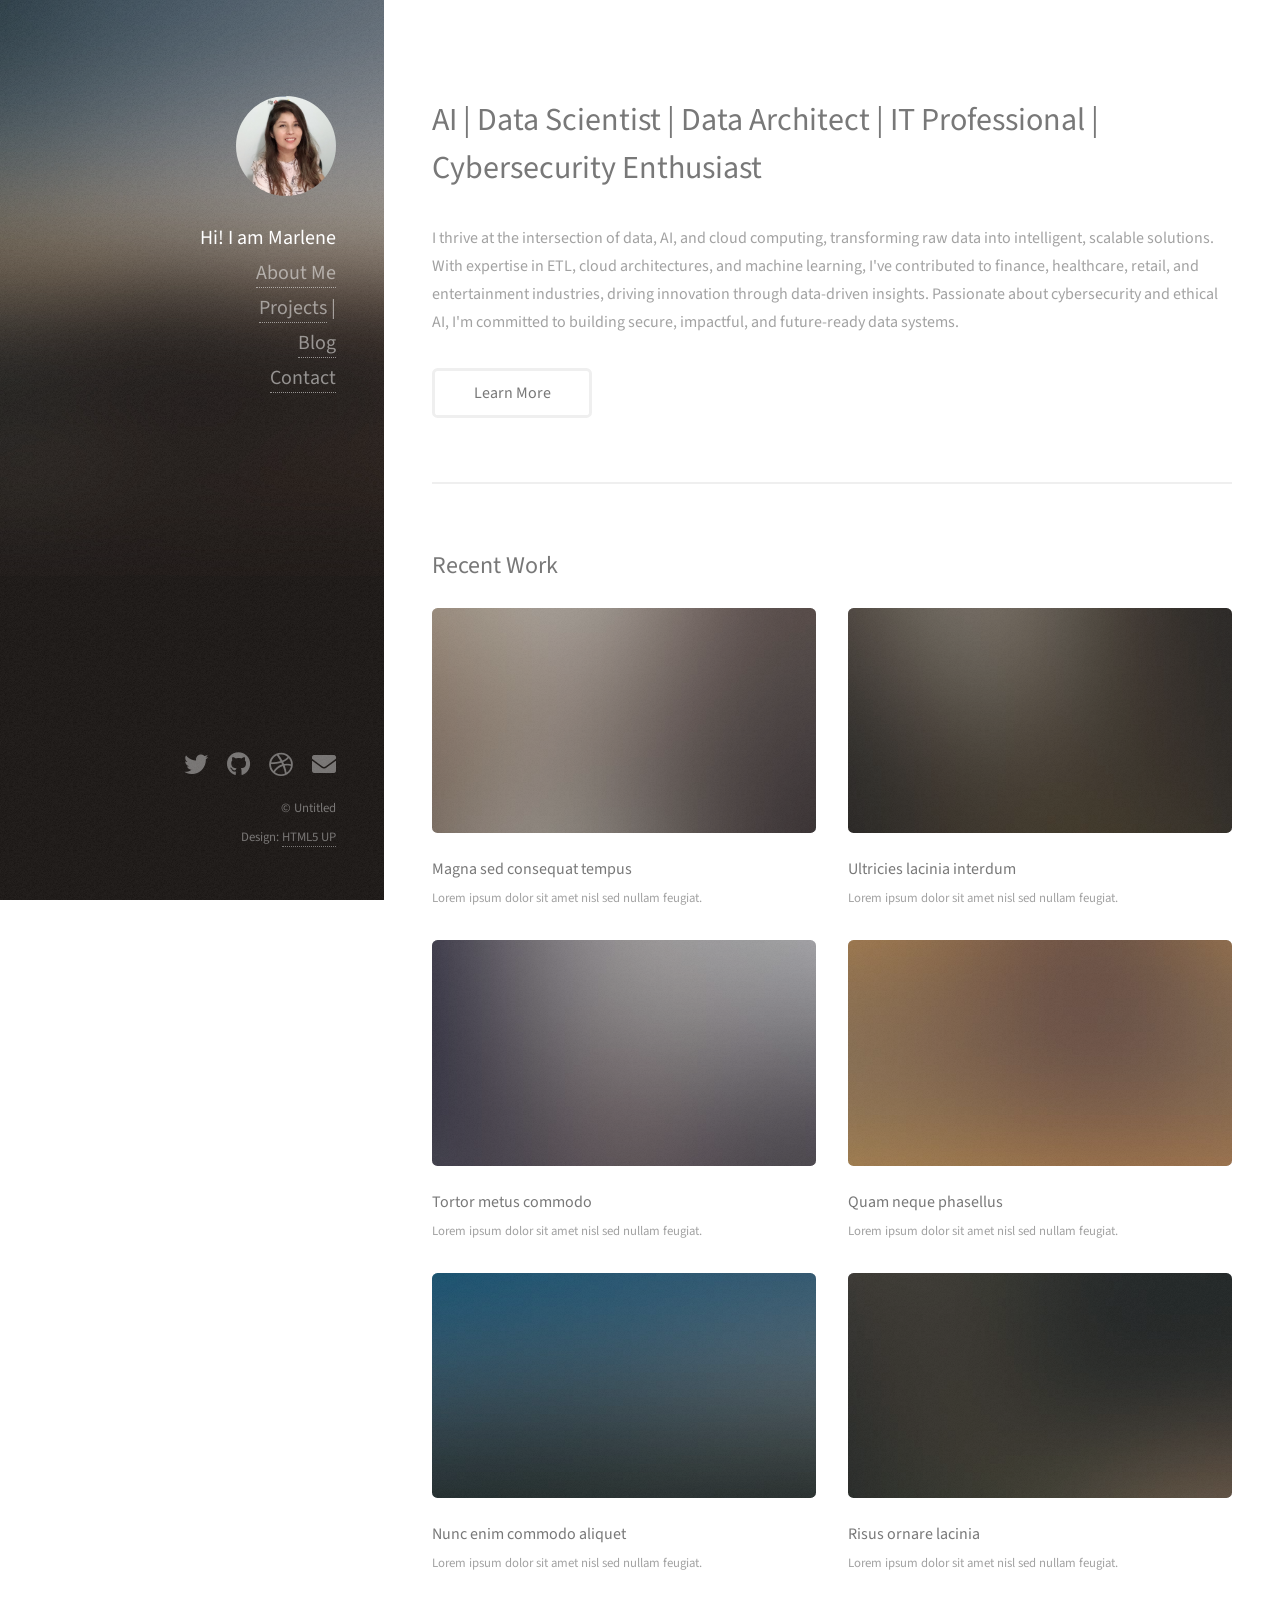
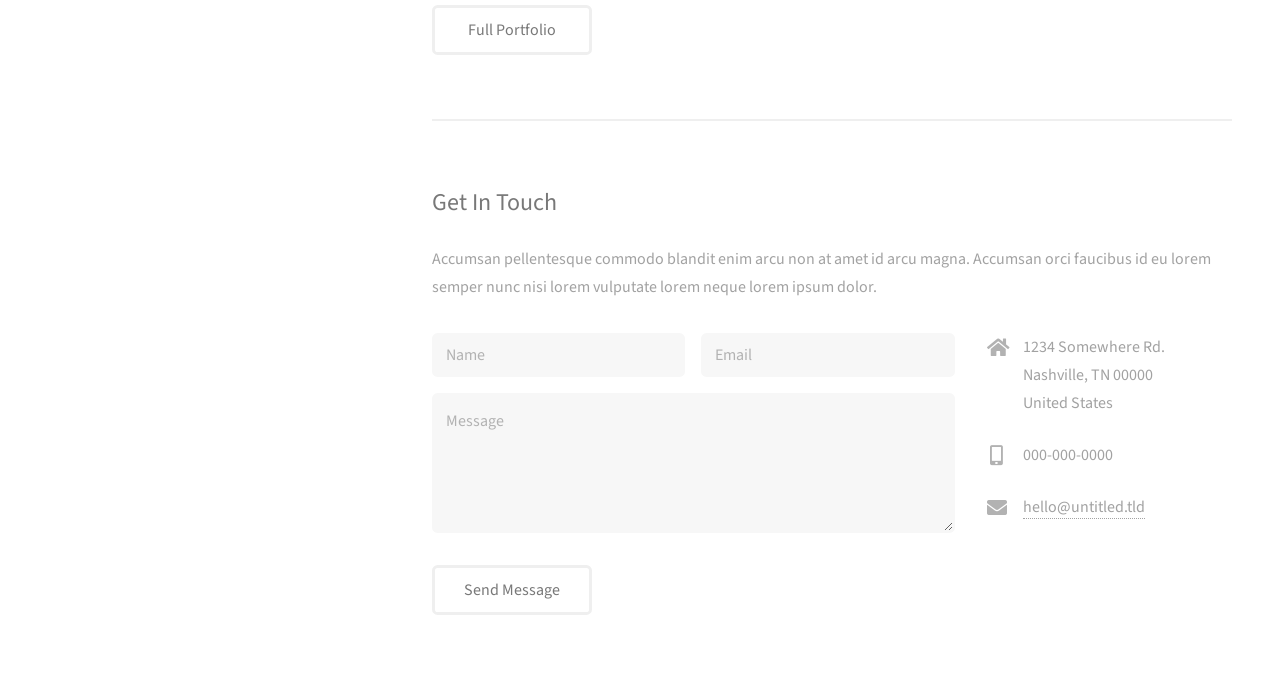
==== commit 298c5a9a: "Update index.html" ====
--- a/index.html
+++ b/index.html
@@ -35,7 +35,7 @@
 							<h2>AI | Data Scientist | Data Architect | IT Professional | Cybersecurity Enthusiast<br />
 							</h2>
 						</header>
-						<p>I thrive at the intersection of data, AI, and cloud computing, transforming raw data into intelligent, scalable solutions. With expertise in ETL, cloud architectures, and machine learning, I've contributed to telecommunications, finance, healthcare, retail, and entertainment industries, driving innovation through AI-driven insights. Passionate about cybersecurity and ethical AI, I'm committed to building secure, impactful, and future-ready data systems.</p>
+						<p>I thrive at the intersection of data, AI, and cloud computing, transforming raw data into intelligent, scalable solutions. With expertise in ETL, cloud architectures, and machine learning, I've contributed to finance, healthcare, retail, and entertainment industries, driving innovation through data-driven insights. Passionate about cybersecurity and ethical AI, I'm committed to building secure, impactful, and future-ready data systems.</p>
 						<ul class="actions">
 							<li><a href="#" class="button">Learn More</a></li>
 						</ul>
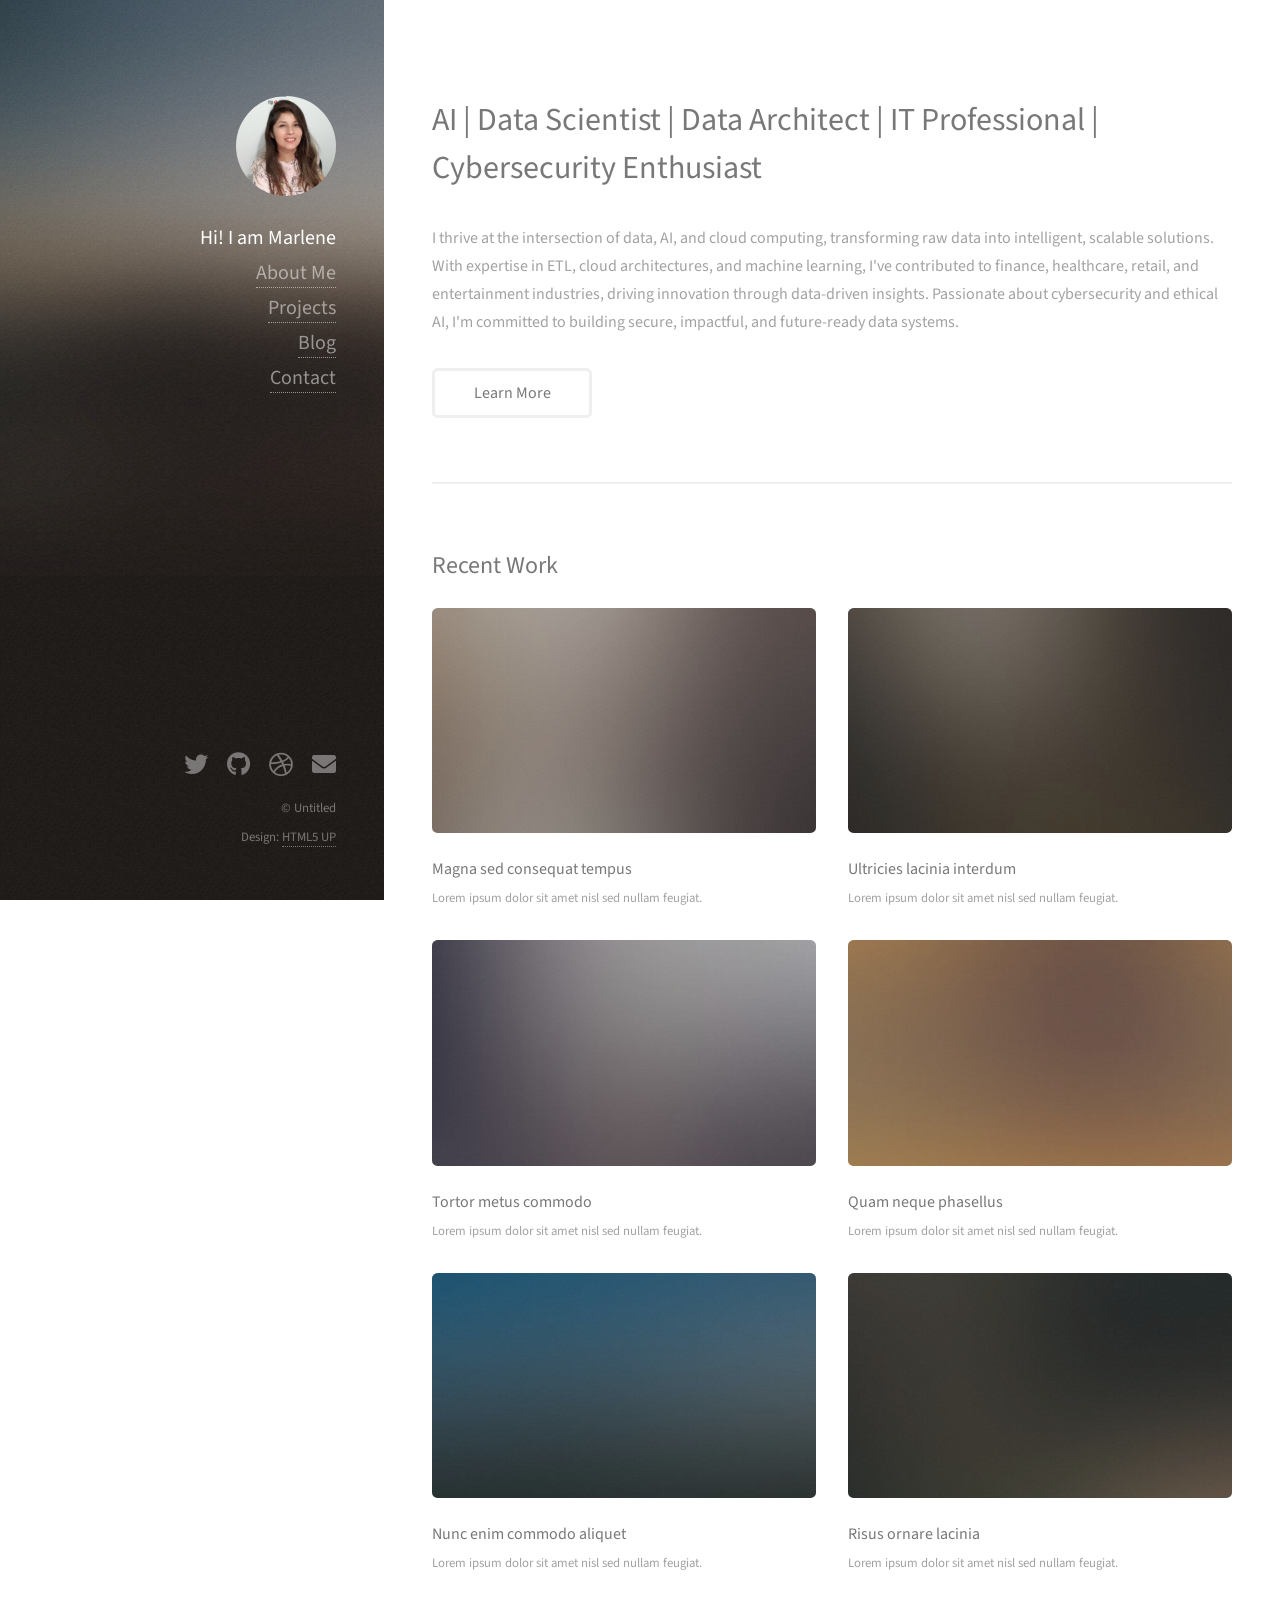
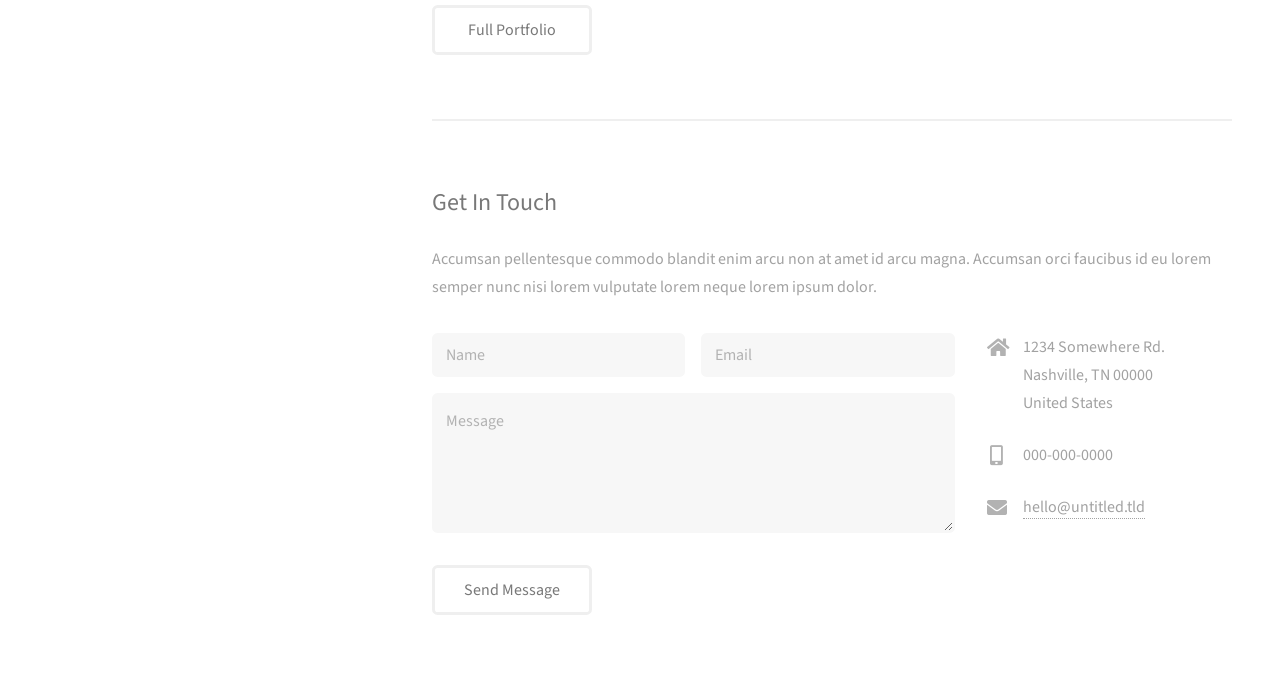
==== commit 389e6d90: "Update index.html" ====
--- a/index.html
+++ b/index.html
@@ -19,7 +19,7 @@
 					<a href="#" class="image avatar"><img src="./images/marlen.jpg" alt="" /></a>
 					<h1><strong>Hi! I am Marlene</strong> <br />
 					<div><a href="#about">About Me</a> <br /></div>
-					<div><a href="#projects">Projects</a> | <br /></div>
+					<div><a href="#projects">Projects</a> <br /></div>
 					<div><a href="#blog">Blog</a><br /></div>
 					<div><a href="#contact">Contact</a> <br /></div>
 					</h1>
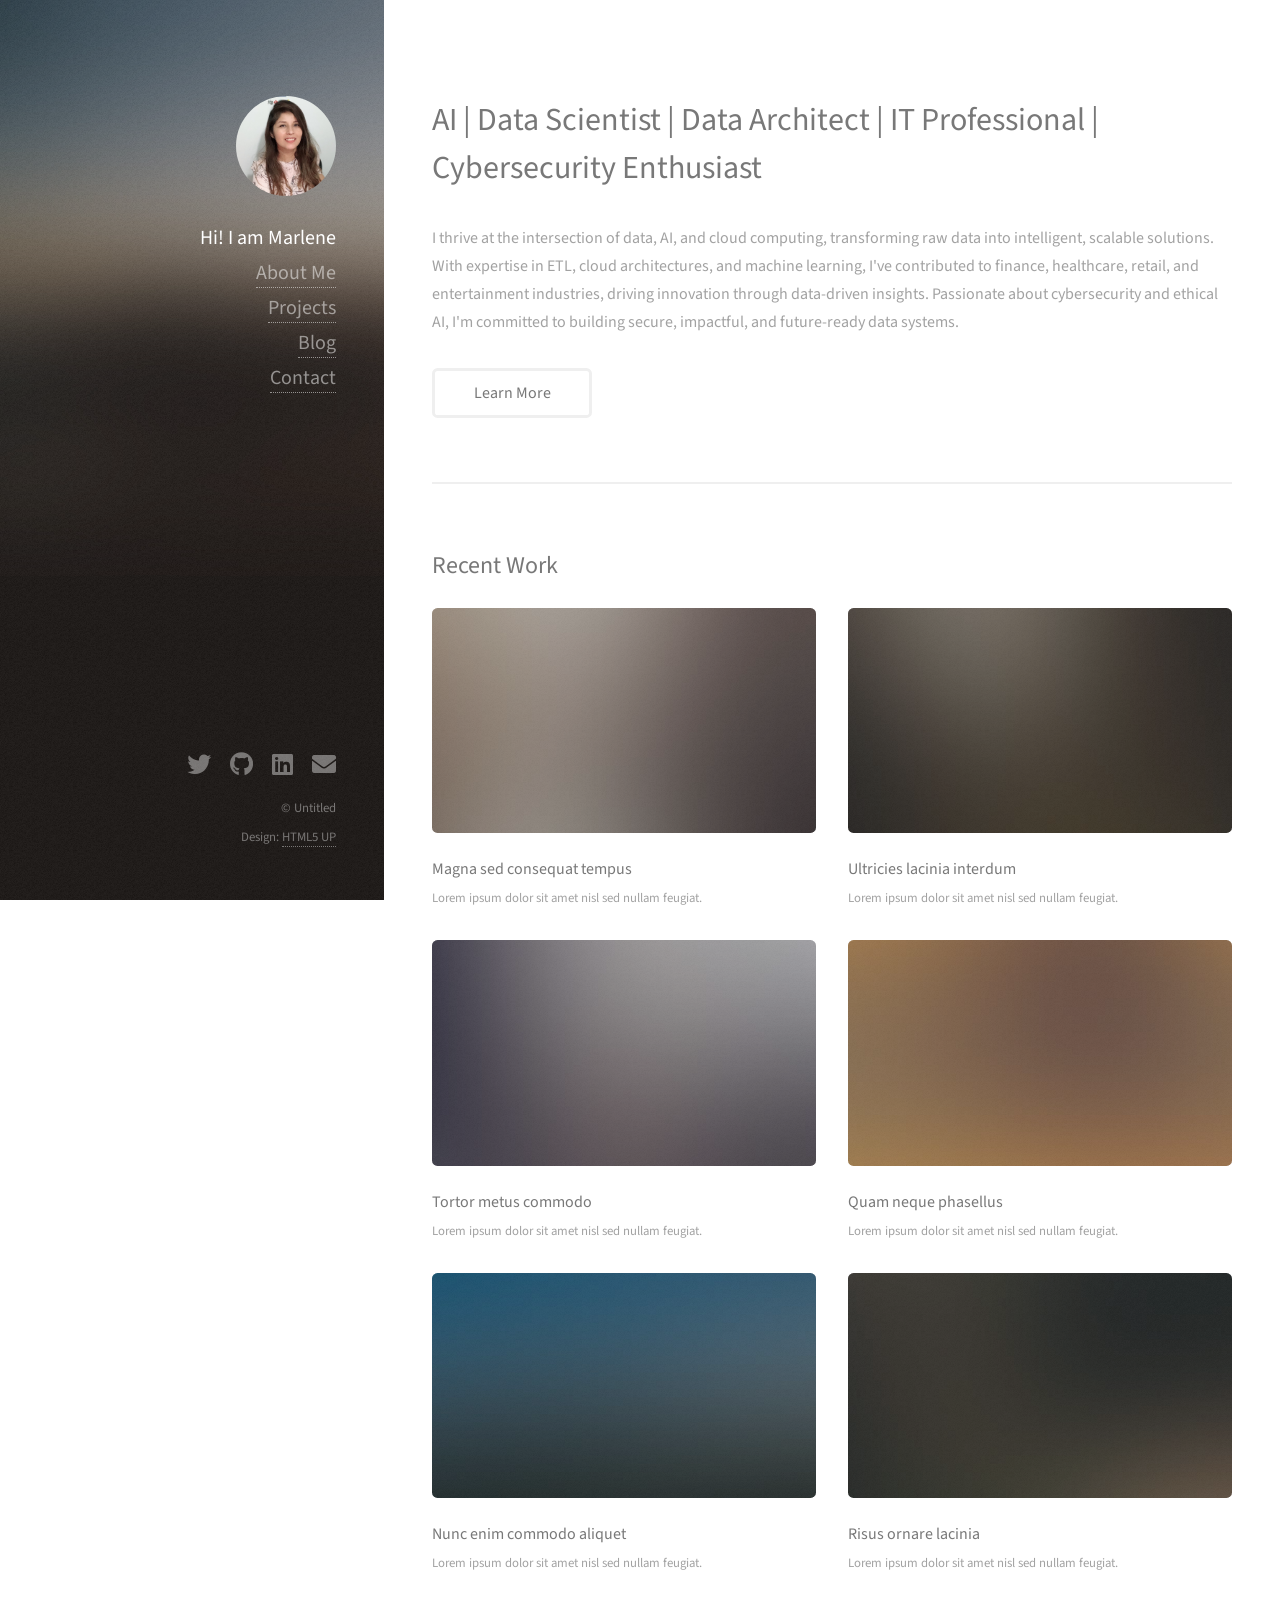
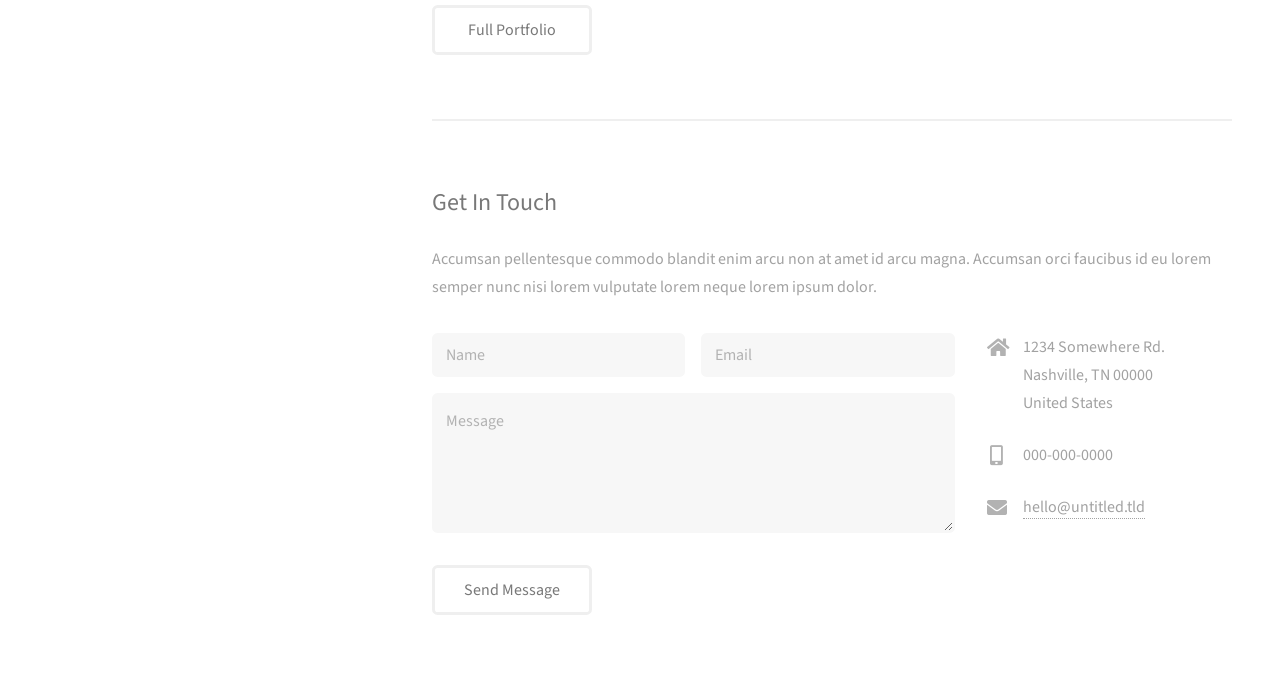
==== commit 5c70d577: "Update index.html" ====
--- a/index.html
+++ b/index.html
@@ -444,8 +444,8 @@
 				<div class="inner">
 					<ul class="icons">
 						<li><a href="#" class="icon brands fa-twitter"><span class="label">Twitter</span></a></li>
-						<li><a href="#" class="icon brands fa-github"><span class="label">Github</span></a></li>
-						<li><a href="#" class="icon brands fa-dribbble"><span class="label">Dribbble</span></a></li>
+						<li><a href="https://mtpradoc.github.io" class="icon brands fa-github"><span class="label">Github</span></a></li>
+						<li><a href="#" class="icon brands fa-linkedin"><span class="label">Linkedin</span></a></li>
 						<li><a href="#" class="icon solid fa-envelope"><span class="label">Email</span></a></li>
 					</ul>
 					<ul class="copyright">
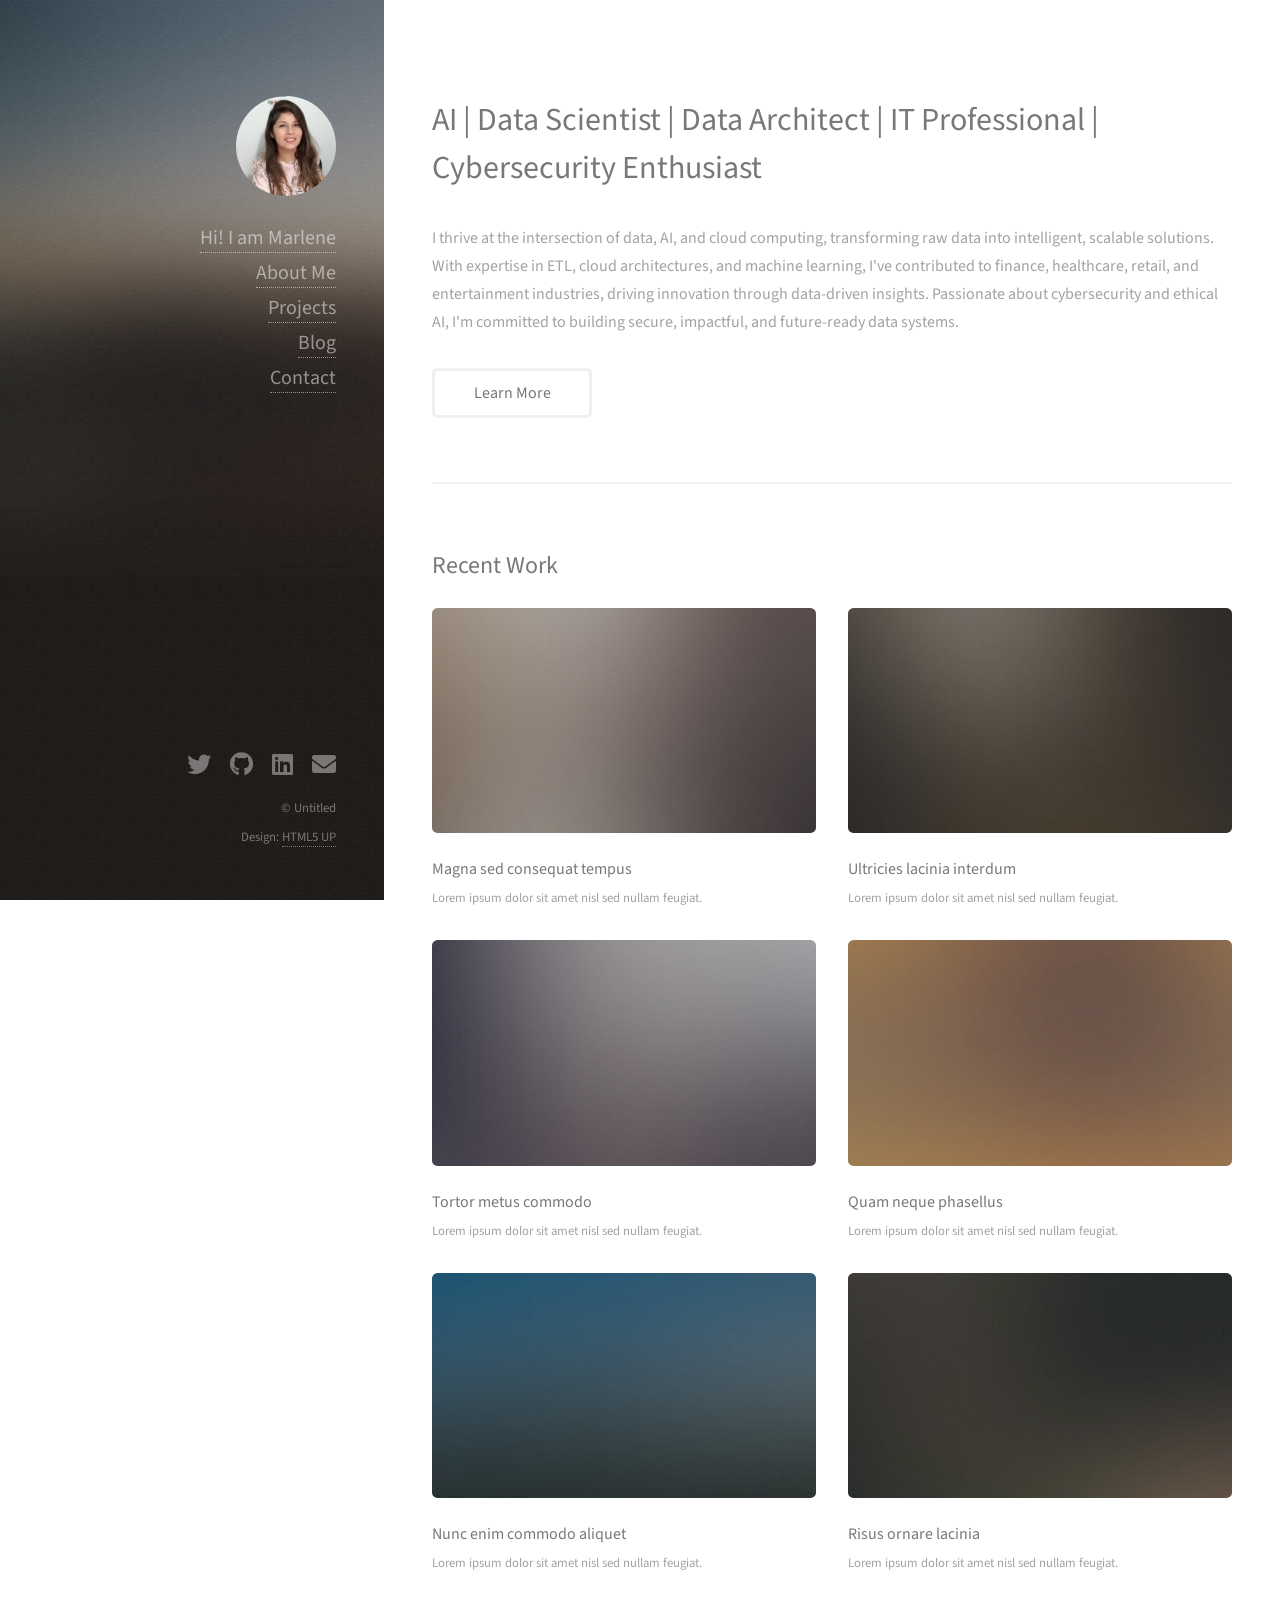
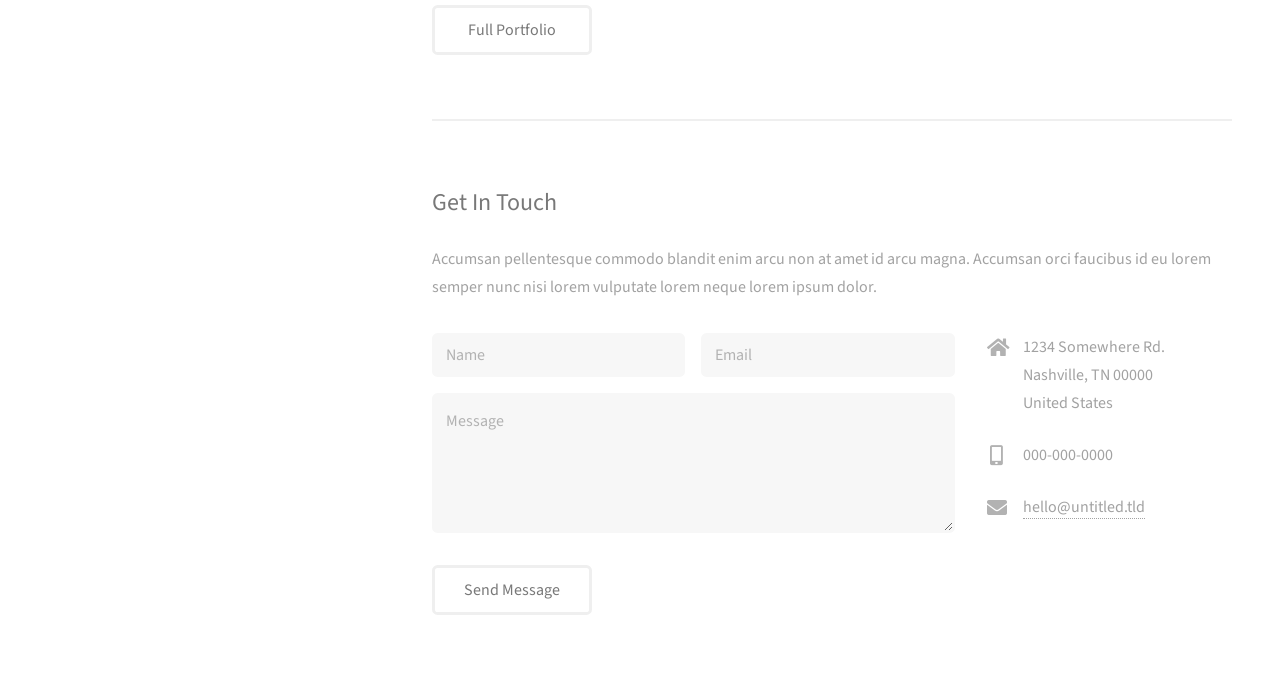
==== commit 3742bf78: "updates" ====
--- a/index.html
+++ b/index.html
@@ -17,8 +17,8 @@
 			<header id="header">
 				<div class="inner">
 					<a href="#" class="image avatar"><img src="./images/marlen.jpg" alt="" /></a>
-					<h1><strong>Hi! I am Marlene</strong> <br />
-					<div><a href="#about">About Me</a> <br /></div>
+					<h1><strong><a href="index.html">Hi! I am Marlene</a></strong> <br />
+					<div><a href="about.html">About Me</a> <br /></div>
 					<div><a href="#projects">Projects</a> <br /></div>
 					<div><a href="#blog">Blog</a><br /></div>
 					<div><a href="#contact">Contact</a> <br /></div>
@@ -37,7 +37,7 @@
 						</header>
 						<p>I thrive at the intersection of data, AI, and cloud computing, transforming raw data into intelligent, scalable solutions. With expertise in ETL, cloud architectures, and machine learning, I've contributed to finance, healthcare, retail, and entertainment industries, driving innovation through data-driven insights. Passionate about cybersecurity and ethical AI, I'm committed to building secure, impactful, and future-ready data systems.</p>
 						<ul class="actions">
-							<li><a href="#" class="button">Learn More</a></li>
+							<li><a href="about.html" class="button">Learn More</a></li>
 						</ul>
 					</section>
 
